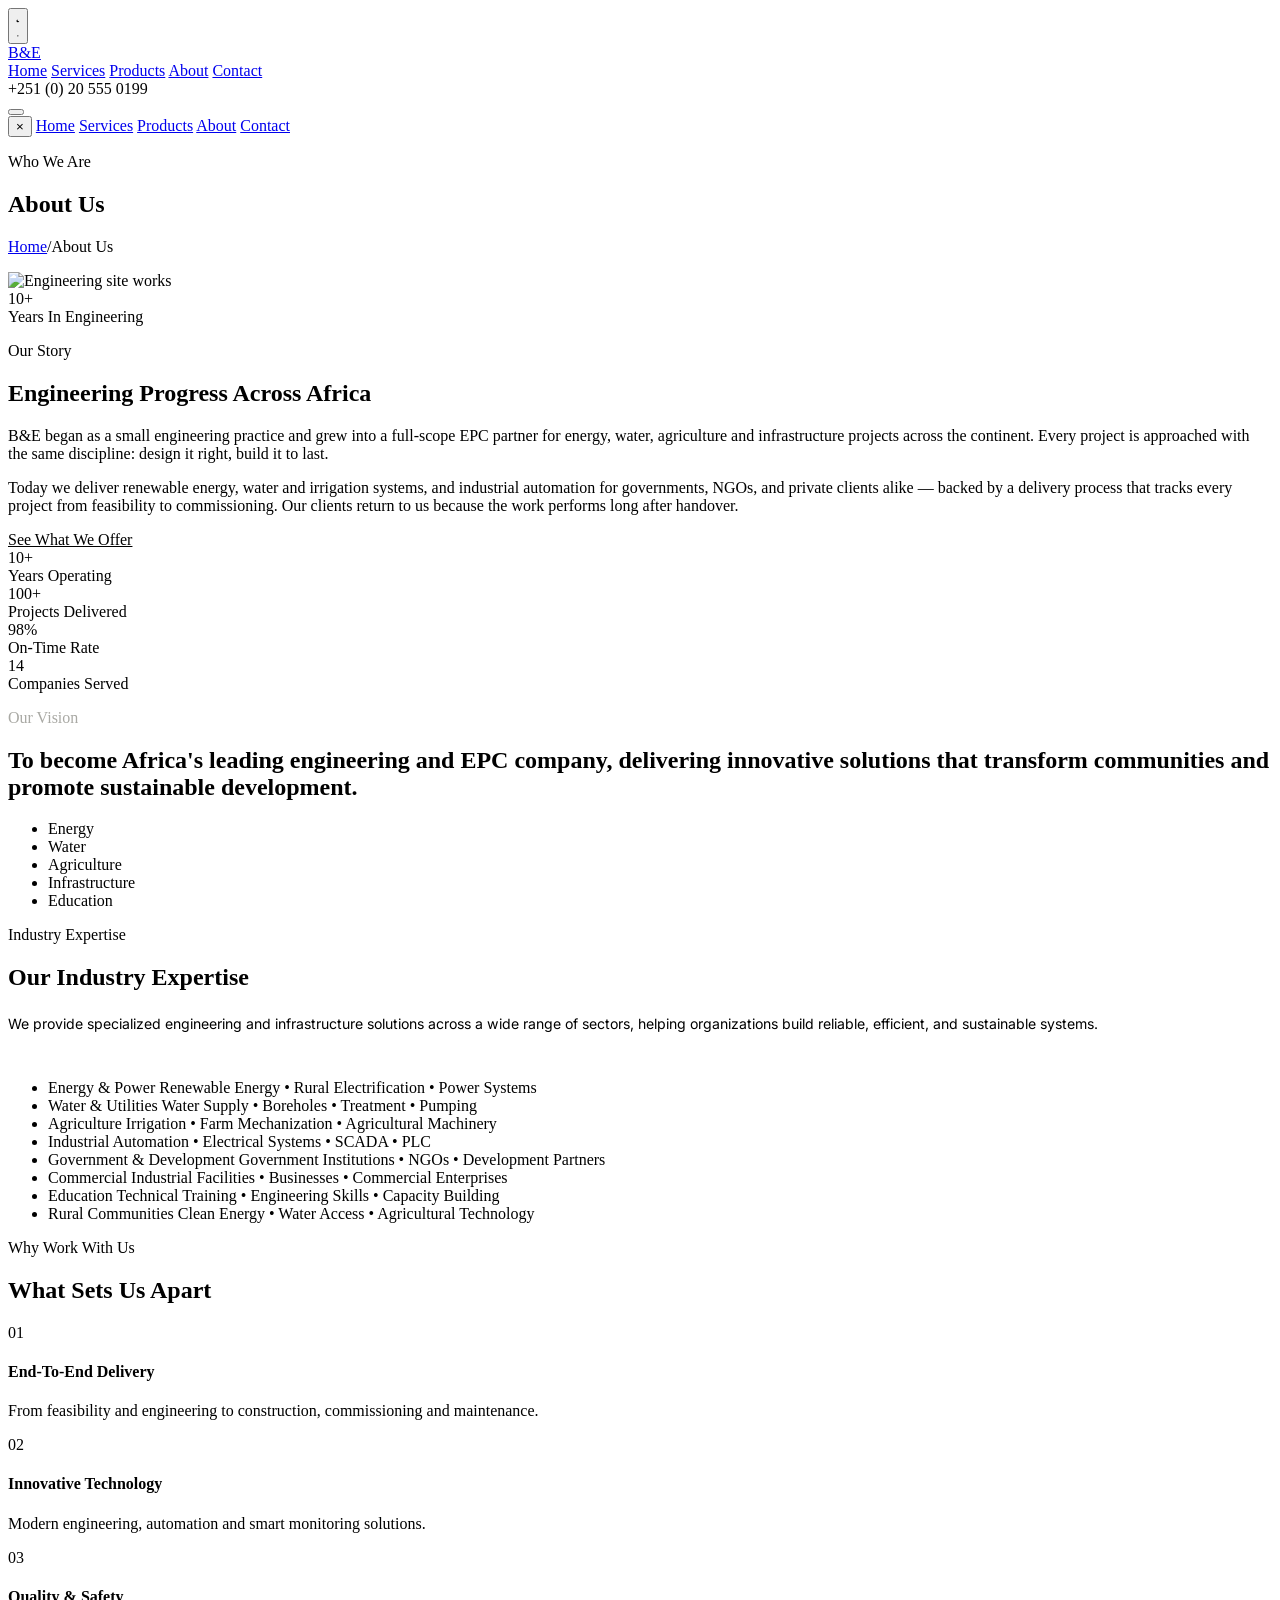
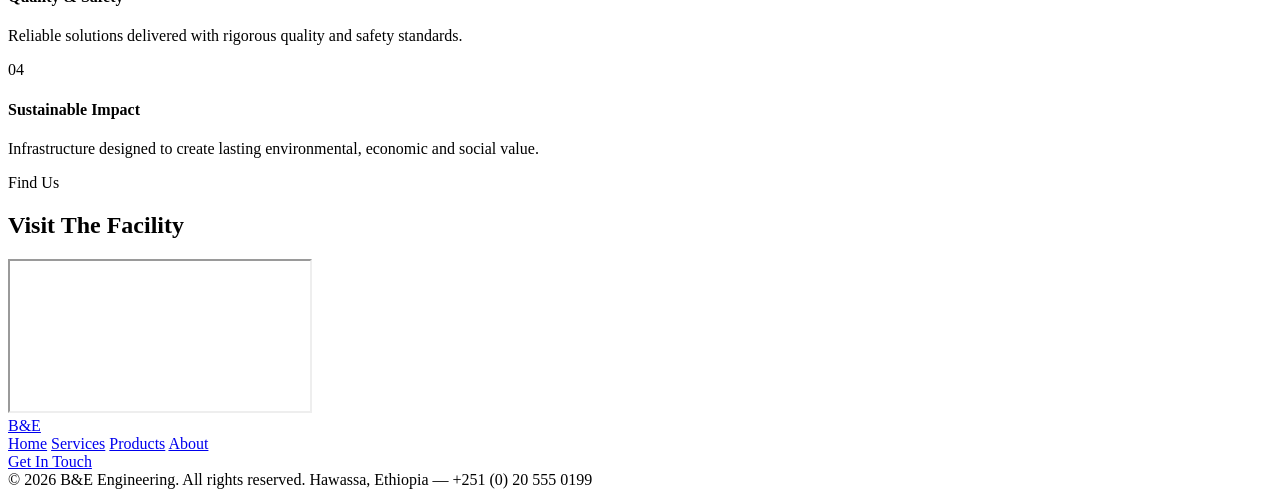
==== about.html @ fd576002 "Update About page content and layout for bandm-mfg project" ====
<!DOCTYPE html>
<html lang="en">
<head>
<meta charset="UTF-8">
<meta name="viewport" content="width=device-width, initial-scale=1.0">
<title>About Us — B&E</title>
<link rel="preconnect" href="https://fonts.googleapis.com">
<link href="https://fonts.googleapis.com/css2?family=Bebas+Neue&family=Oswald:wght@300;400;500;600;700&family=Inter:wght@300;400;500;600&display=swap" rel="stylesheet">
<link rel="stylesheet" href="style.css">
</head>
<body>

<button class="theme-toggle" id="themeToggle" aria-label="Toggle light and dark mode">
  <span class="label"></span>
  <span class="icons">
    <svg class="moon" viewBox="0 0 24 24"><path d="M21 12.79A9 9 0 1111.21 3a7 7 0 009.79 9.79z"/></svg>
    <svg class="sun" viewBox="0 0 24 24"><circle cx="12" cy="12" r="4"/><path d="M12 2v2M12 20v2M4.9 4.9l1.4 1.4M17.7 17.7l1.4 1.4M2 12h2M20 12h2M4.9 19.1l1.4-1.4M17.7 6.3l1.4-1.4"/></svg>
  </span>
</button>

<header>
  <div class="wrap nav">
    <a href="index.html" class="logo"><span class="mark"></span>B&E</a>
    <nav class="nav-links">
      <a href="index.html#home">Home</a>
      <a href="index.html#offer">Services</a>
      <a href="index.html#values">Products</a>
      <a href="about.html">About</a>
      <a href="about.html#contact">Contact</a>
    </nav>
    <div class="nav-cta">
      <span class="nav-phone">+251 (0) 20 555 0199</span>
    
    </div>
    <button class="burger" id="burgerBtn" aria-label="Open menu">
      <span></span><span></span><span></span>
    </button>
  </div>
</header>

<div class="mobile-nav" id="mobileNav">
  <button class="mobile-close" id="mobileClose" aria-label="Close menu">&times;</button>
 <a href="index.html#home">Home</a>
      <a href="index.html#offer">Services</a>
      <a href="index.html#values">Products</a>
      <a href="about.html">About</a>
      <a href="about.html#contact">Contact</a>
</div>

<section class="page-header">
  <div class="wrap">
    <p class="eyebrow">Who We Are</p>
    <h1>About Us</h1>
    <p class="breadcrumb"><a href="index.html">Home</a><span>/</span>About Us</p>
  </div>
</section>

<section class="story-section">
  <div class="wrap story-grid">
    <div class="story-media">
      <img src="https://images.unsplash.com/photo-1473341304170-971dccb5ac1e?q=80&w=900&auto=format&fit=crop" alt="Engineering site works">
      <div class="story-tag">
        <div class="num">10+</div>
        <div class="cap">Years In Engineering</div>
      </div>
    </div>
    <div>
      <p class="eyebrow">Our Story</p>
      <h2>Engineering Progress Across Africa</h2>
      <p>B&E began as a small engineering practice and grew into a full-scope EPC partner for energy, water, agriculture and infrastructure projects across the continent. Every project is approached with the same discipline: design it right, build it to last.</p>
      <p>Today we deliver renewable energy, water and irrigation systems, and industrial automation for governments, NGOs, and private clients alike — backed by a delivery process that tracks every project from feasibility to commissioning. Our clients return to us because the work performs long after handover.</p>
      <a href="index.html#offer" class="btn" style="background:var(--ink); border-color:var(--ink); color:var(--bg);">See What We Offer</a>
    </div>
  </div>
</section>

<section class="stats-band">
  <div class="wrap stats-grid">
    <div class="stat">
      <div class="num">10+</div>
      <div class="cap">Years Operating</div>
    </div>
    <div class="stat">
      <div class="num">100+</div>
      <div class="cap">Projects Delivered</div>
    </div>
    <div class="stat">
      <div class="num">98%</div>
      <div class="cap">On-Time Rate</div>
    </div>
    <div class="stat">
      <div class="num">14</div>
      <div class="cap">Companies Served</div>
    </div>
  </div>
</section>

<section class="vision-section">
  <div class="wrap">
    <p class="eyebrow" style="color:#a9a9a4;">Our Vision</p>
    <h2>To become Africa's leading engineering and EPC company, delivering innovative solutions that transform communities and promote sustainable development.</h2>
    <ul class="vision-tags">
      <li>Energy</li>
      <li>Water</li>
      <li>Agriculture</li>
      <li>Infrastructure</li>
      <li>Education</li>
    </ul>
  </div>
</section>
<section class="competence" id="competence">
  <div class="wrap">
    <div class="team-head" style="margin-bottom:2.6rem;">
      <p class="eyebrow">Industry Expertise</p>
      <h2>Our Industry Expertise</h2>
      <p style="font-family:'Inter',sans-serif; font-size:.88rem; line-height:1.85; color:var(--ink-soft); margin-top:1rem;">We provide specialized engineering and infrastructure solutions across a wide range of sectors, helping organizations build reliable, efficient, and sustainable systems.</p>
    </div>
    <ul class="comp-list expertise-list">
      <li>
        <span>Energy &amp; Power</span>
        <span class="pct">Renewable Energy &bull; Rural Electrification &bull; Power Systems</span>
      </li>
      <li>
        <span>Water &amp; Utilities</span>
        <span class="pct">Water Supply &bull; Boreholes &bull; Treatment &bull; Pumping</span>
      </li>
      <li>
        <span>Agriculture</span>
        <span class="pct">Irrigation &bull; Farm Mechanization &bull; Agricultural Machinery</span>
      </li>
      <li>
        <span>Industrial</span>
        <span class="pct">Automation &bull; Electrical Systems &bull; SCADA &bull; PLC</span>
      </li>
      <li>
        <span>Government &amp; Development</span>
        <span class="pct">Government Institutions &bull; NGOs &bull; Development Partners</span>
      </li>
      <li>
        <span>Commercial</span>
        <span class="pct">Industrial Facilities &bull; Businesses &bull; Commercial Enterprises</span>
      </li>
      <li>
        <span>Education</span>
        <span class="pct">Technical Training &bull; Engineering Skills &bull; Capacity Building</span>
      </li>
      <li>
        <span>Rural Communities</span>
        <span class="pct">Clean Energy &bull; Water Access &bull; Agricultural Technology</span>
      </li>
    </ul>
  </div>
</section>

<section class="why-us-section">
  <div class="wrap">
    <div class="team-head">
      <p class="eyebrow">Why Work With Us</p>
      <h2>What Sets Us Apart</h2>
    </div>
    <div class="why-grid">
      <div class="why-card">
        <span class="num">01</span>
        <h4>End-To-End Delivery</h4>
        <p>From feasibility and engineering to construction, commissioning and maintenance.</p>
      </div>
      <div class="why-card">
        <span class="num">02</span>
        <h4>Innovative Technology</h4>
        <p>Modern engineering, automation and smart monitoring solutions.</p>
      </div>
      <div class="why-card">
        <span class="num">03</span>
        <h4>Quality &amp; Safety</h4>
        <p>Reliable solutions delivered with rigorous quality and safety standards.</p>
      </div>
      <div class="why-card">
        <span class="num">04</span>
        <h4>Sustainable Impact</h4>
        <p>Infrastructure designed to create lasting environmental, economic and social value.</p>
      </div>
    </div>
  </div>
</section>

<section class="map-section" id="contact">
  <div class="wrap map-head">
    <p class="eyebrow">Find Us</p>
    <h2>Visit The Facility</h2>
  </div>
  <div class="map-frame-wrap">
    <iframe
      src="https://www.google.com/maps?q=Nairobi%2C%20Kenya&output=embed"
      loading="lazy"
      referrerpolicy="no-referrer-when-downgrade"
      allowfullscreen>
    </iframe>
   
  </div>
</section>

<footer>
  <div class="wrap">
    <div class="footer-grid">
      <a href="index.html" class="logo"><span class="mark"></span>B&E</a>
      <div class="footer-links">
        <a href="index.html#home">Home</a>
        <a href="index.html#offer">Services</a>
        <a href="index.html#values">Products</a>
        <a href="index.html#competence">About</a>
      </div>
      <a href="about.html#contact" class="btn ghost">Get In Touch</a>
    </div>
    <div class="wrap footer-bottom" style="padding:0;">
      <span>&copy; 2026 B&E Engineering. All rights reserved.</span>
      <span>Hawassa, Ethiopia — +251 (0) 20 555 0199</span>
    </div>
  </div>
</footer>

<script src="script.js"></script>
</body>
</html>
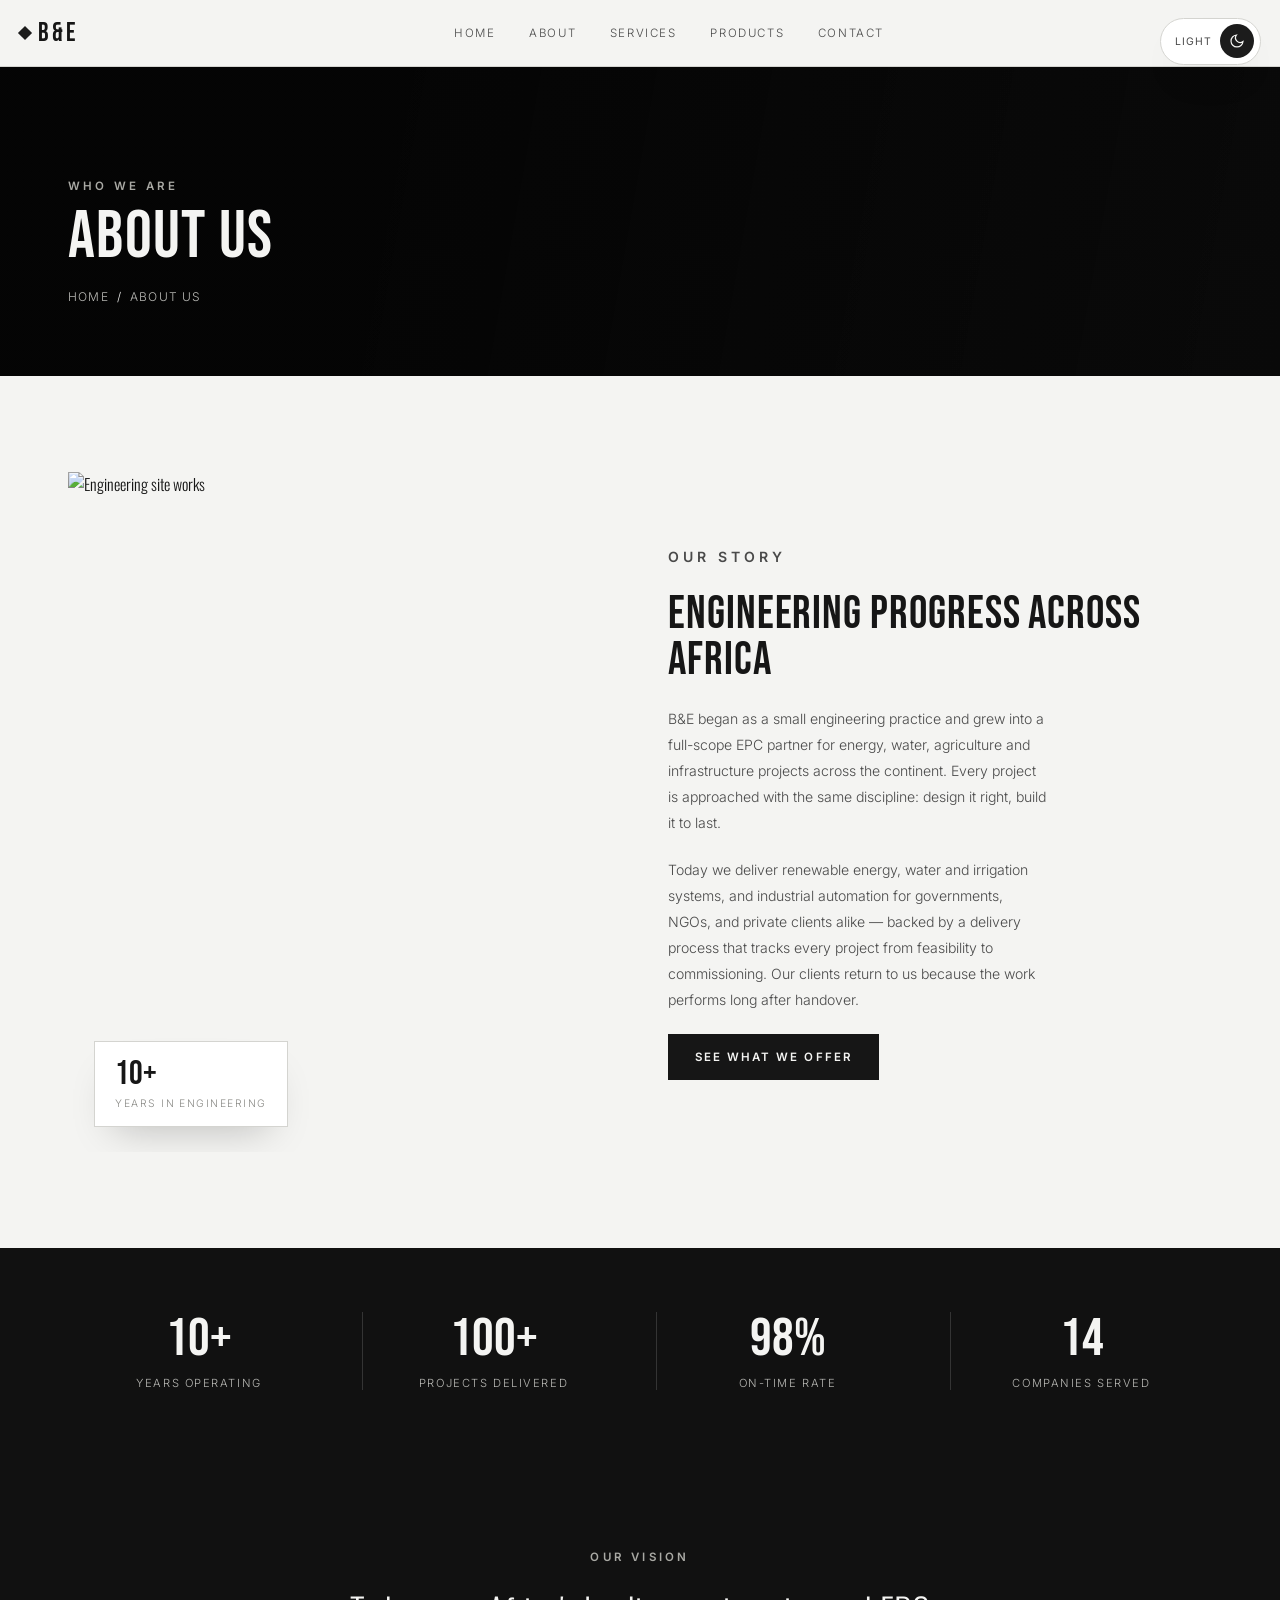
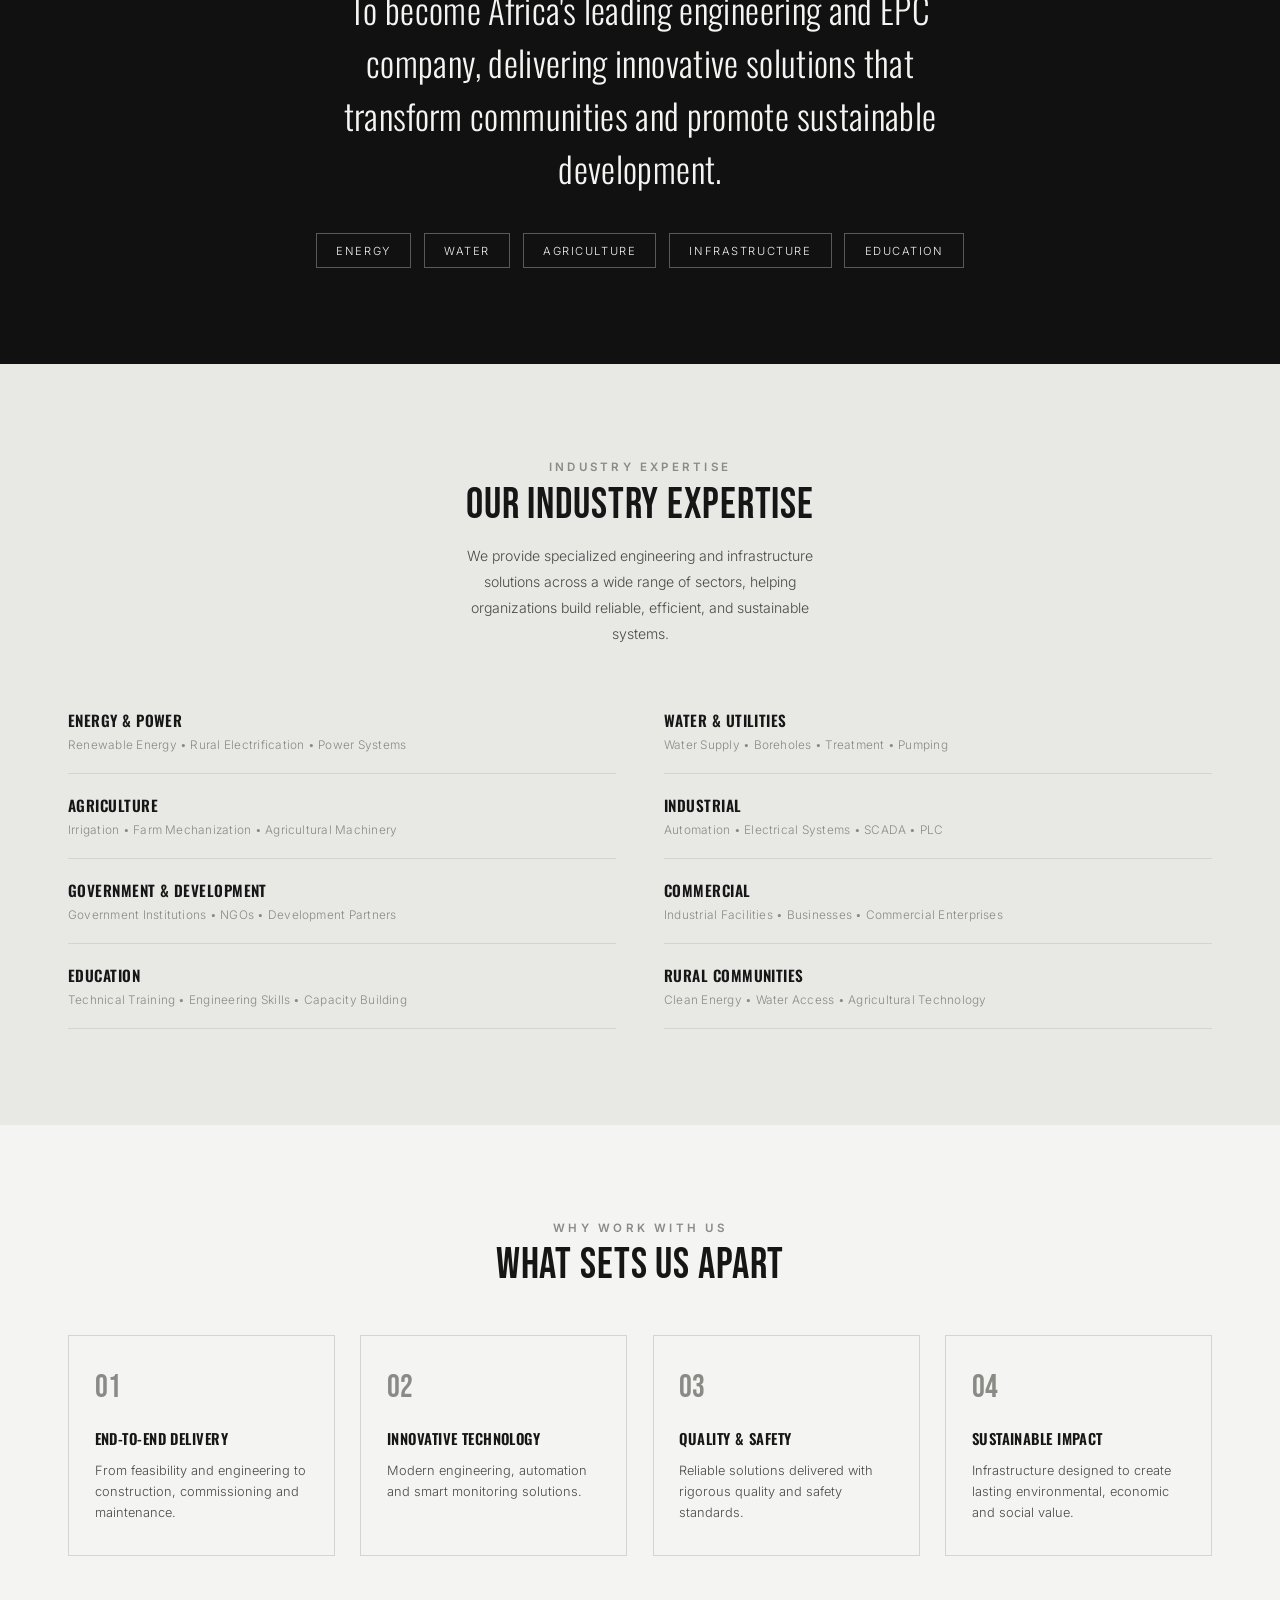
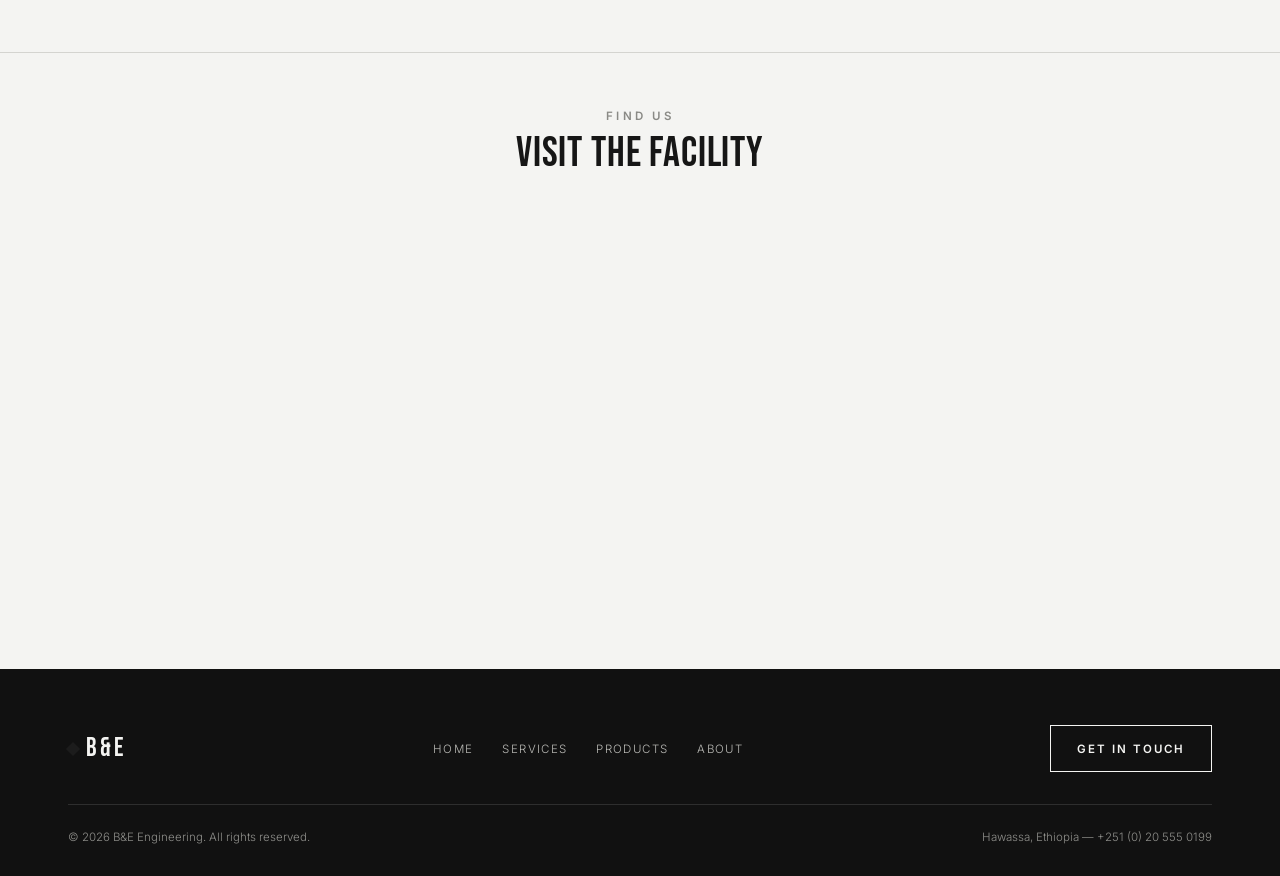
==== commit 953a4c97: "Update services products and contact pages" ====
--- a/about.html
+++ b/about.html
@@ -21,13 +21,28 @@
 <header>
   <div class="wrap nav">
     <a href="index.html" class="logo"><span class="mark"></span>B&E</a>
-    <nav class="nav-links">
-      <a href="index.html#home">Home</a>
-      <a href="index.html#offer">Services</a>
-      <a href="index.html#values">Products</a>
-      <a href="about.html">About</a>
-      <a href="about.html#contact">Contact</a>
-    </nav>
+     <nav class="nav-links">
+
+        <a href="index.html">
+          Home
+        </a>
+          <a href="about.html">
+          About
+        </a>
+        <a href="services.html">
+          Services
+        </a>
+
+        <a href="products.html">
+          Products
+        </a>
+
+    
+        <a href="contact.html">
+          Contact
+        </a>
+
+      </nav>
     <div class="nav-cta">
       <span class="nav-phone">+251 (0) 20 555 0199</span>
     
--- a/style.css
+++ b/style.css
@@ -0,0 +1,2040 @@
+:root{
+    --bg:#f4f4f2;
+    --bg-alt:#e8e8e5;
+    --surface:#ffffff;
+    --ink:#161616;
+    --ink-soft:#4a4a4a;
+    --muted:#8a8a86;
+    --line:#d4d4d0;
+    --accent:#1c1c1c;
+    --accent-contrast:#f4f4f2;
+    --band:#111111;
+    --band-ink:#f4f4f2;
+    --ghost:#00000012;
+    --shadow:0 20px 40px -20px rgba(0,0,0,0.25);
+    color-scheme: light;
+  }
+  [data-theme="dark"]{
+    --bg:#0e0e0e;
+    --bg-alt:#161616;
+    --surface:#161616;
+    --ink:#f2f2f0;
+    --ink-soft:#c6c6c2;
+    --muted:#82827c;
+    --line:#2c2c2a;
+    --accent:#f2f2f0;
+    --accent-contrast:#0e0e0e;
+    --band:#000000;
+    --band-ink:#f2f2f0;
+    --ghost:#ffffff10;
+    --shadow:0 20px 50px -20px rgba(0,0,0,0.7);
+    color-scheme: dark;
+  }
+
+  *{box-sizing:border-box; margin:0; padding:0;}
+  html{scroll-behavior:smooth;}
+  body{
+    background:var(--bg);
+    color:var(--ink);
+    font-family:'Oswald', sans-serif;
+    font-weight:300;
+    -webkit-font-smoothing:antialiased;
+    transition:background .4s ease, color .4s ease;
+    overflow-x:hidden;
+  }
+  img{display:block; max-width:100%;}
+  a{color:inherit; text-decoration:none;}
+  ul{list-style:none;}
+  .eyebrow{
+    font-family:'Inter',sans-serif;
+    font-size:.72rem;
+    letter-spacing:.28em;
+    text-transform:uppercase;
+    color:var(--muted);
+    font-weight:600;
+  }
+  h1,h2,h3{
+    font-family:'Bebas Neue', 'Oswald', sans-serif;
+    font-weight:400;
+    letter-spacing:.02em;
+    line-height:1;
+  }
+  .btn{
+    display:inline-flex;
+    align-items:center;
+    gap:.6rem;
+    background:var(--accent);
+    color:var(--accent-contrast);
+    font-family:'Inter',sans-serif;
+    font-size:.72rem;
+    font-weight:600;
+    letter-spacing:.18em;
+    text-transform:uppercase;
+    padding:.95rem 1.6rem;
+    border:1px solid var(--accent);
+    cursor:pointer;
+    transition:opacity .25s ease, transform .25s ease;
+    white-space:nowrap;
+  }
+  .btn:hover{opacity:.82; transform:translateY(-1px);}
+  .btn.ghost{
+    background:transparent;
+    color:var(--band-ink);
+    border:1px solid var(--band-ink);
+  }
+  .btn.ghost:hover{background:var(--band-ink); color:var(--band);}
+  .wrap{
+    max-width:1240px;
+    margin:0 auto;
+    padding:0 clamp(1.2rem, 4vw, 3rem);
+  }
+
+  /* ===== THEME TOGGLE ===== */
+  
+  .theme-toggle{
+    position:fixed;
+    top:1.1rem;
+    right:1.2rem;
+    z-index:999;
+    display:flex;
+    align-items:center;
+    gap:.5rem;
+    background:var(--surface);
+    border:1px solid var(--line);
+    border-radius:999px;
+    padding:.35rem .35rem .35rem .9rem;
+    box-shadow:var(--shadow);
+    cursor:pointer;
+    font-family:'Inter',sans-serif;
+    font-size:.65rem;
+    letter-spacing:.1em;
+    text-transform:uppercase;
+    color:var(--ink-soft);
+  }
+  .theme-toggle .icons{
+    position:relative;
+    width:34px;
+    height:34px;
+    border-radius:50%;
+    background:var(--accent);
+    display:flex;
+    align-items:center;
+    justify-content:center;
+  }
+  .theme-toggle svg{width:16px; height:16px; stroke:var(--accent-contrast); fill:none; stroke-width:1.8;}
+  .theme-toggle .sun{display:none;}
+  [data-theme="dark"] .theme-toggle .sun{display:block;}
+  [data-theme="dark"] .theme-toggle .moon{display:none;}
+
+  /* ===== HEADER ===== */
+  header{
+    position:sticky;
+    top:0;
+    z-index:500;
+    background:var(--bg);
+    border-bottom:1px solid var(--line);
+  }
+  .nav{
+    display:flex;
+    align-items:center;
+    justify-content:space-between;
+    padding:1.1rem 0;
+    gap:1.5rem;
+  }
+  .logo{
+    font-family:'Bebas Neue',sans-serif;
+    font-size:1.6rem;
+    letter-spacing:.12em;
+    display:flex;
+    align-items:center;
+    gap:.5rem;
+  }
+  .logo .mark{
+    width:10px;height:10px;
+    background:var(--accent);
+    display:inline-block;
+    transform:rotate(45deg);
+  }
+  .nav-links{
+    display:flex;
+    gap:2.1rem;
+    font-family:'Inter',sans-serif;
+    font-size:.72rem;
+    letter-spacing:.14em;
+    text-transform:uppercase;
+    color:var(--ink-soft);
+  }
+  .nav-links a{position:relative; padding:.2rem 0;}
+  .nav-links a::after{
+    content:'';
+    position:absolute; left:0; bottom:-2px;
+    width:0; height:1px; background:var(--ink);
+    transition:width .25s ease;
+  }
+  .nav-links a:hover::after{width:100%;}
+  .nav-cta{display:flex; align-items:center; gap:1.4rem;}
+  .nav-phone{
+    font-family:'Inter',sans-serif;
+    font-size:.75rem;
+    color:var(--ink-soft);
+    display:none;
+  }
+  .burger{
+    display:none;
+    flex-direction:column;
+    gap:5px;
+    background:none;
+    border:none;
+    cursor:pointer;
+    padding:.4rem;
+  }
+  .burger span{width:22px; height:2px; background:var(--ink);}
+
+  /* ===== HERO ===== */
+  .hero{
+    position:relative;
+    min-height:88vh;
+    display:flex;
+    align-items:center;
+    color:#f4f4f2;
+    overflow:hidden;
+  }
+  .hero-bg{
+    position:absolute; inset:0;
+    background:
+      linear-gradient(100deg, rgba(10,10,10,.94) 20%, rgba(10,10,10,.55) 55%, rgba(10,10,10,.25) 100%),
+      url('https://images.unsplash.com/photo-1565087077479-2bb2fe6cddc9?q=80&w=1600&auto=format&fit=crop') center/cover no-repeat;
+      filter:grayscale(1) contrast(1.05);
+  }
+  .hero-content{position:relative; z-index:2; padding:8rem 0 6rem;}
+  .hero-content .eyebrow{color:#c9c9c5;}
+  .hero-content h1{
+    font-size:clamp(2.8rem, 7vw, 5.6rem);
+    margin:1rem 0 1.6rem;
+    max-width:11ch;
+  }
+  .hero-content p{
+    font-family:'Inter',sans-serif;
+    font-weight:300;
+    font-size:.95rem;
+    color:#d6d6d2;
+    max-width:32ch;
+    margin-bottom:2.2rem;
+    line-height:1.7;
+  }
+  .side-rail{
+    position:absolute;
+    left:0; top:0; bottom:0;
+    width:190px;
+    background:rgba(0,0,0,.55);
+    backdrop-filter:blur(2px);
+    border-right:1px solid rgba(255,255,255,.12);
+    z-index:3;
+    display:flex;
+    flex-direction:column;
+    justify-content:space-between;
+    padding:2rem 1.4rem;
+  }
+  .side-block .eyebrow{color:#9c9c98; margin-bottom:.6rem;}
+  .side-block p{
+    font-family:'Inter',sans-serif;
+    font-size:.78rem;
+    color:#e4e4e0;
+    line-height:1.6;
+  }
+  .side-block + .side-block{margin-top:2.4rem;}
+  .side-icon{
+    width:32px; height:32px;
+    border:1px solid rgba(255,255,255,.35);
+    border-radius:50%;
+    display:flex; align-items:center; justify-content:center;
+    margin-bottom:.9rem;
+  }
+  .side-icon svg{width:14px; height:14px; stroke:#f4f4f2; fill:none; stroke-width:1.6;}
+
+  /* ===== BAND (WHAT WE OFFER) ===== */
+  .band{
+    background:var(--band);
+    color:var(--band-ink);
+    padding:4.5rem 0 9rem;
+  }
+  .offer-cards{
+    margin-top:-7rem;
+    padding-bottom:6rem;
+  }
+  .band-head{
+    display:flex;
+    align-items:flex-end;
+    justify-content:space-between;
+    gap:2rem;
+    margin-bottom:3rem;
+    flex-wrap:wrap;
+  }
+  .band-head .eyebrow{color:#a9a9a4;}
+  .band-head h2{
+    font-size:clamp(1.9rem, 4vw, 3.1rem);
+    max-width:16ch;
+    margin-top:.6rem;
+  }
+  .band-arrows{display:flex; gap:.6rem;}
+  .band-arrows button{
+    width:44px; height:44px;
+    border:1px solid rgba(255,255,255,.3);
+    background:transparent;
+    color:var(--band-ink);
+    cursor:pointer;
+    display:flex; align-items:center; justify-content:center;
+    transition:background .2s ease;
+  }
+  .band-arrows button:hover{background:rgba(255,255,255,.12);}
+  .band-arrows svg{width:16px; height:16px; stroke:currentColor; fill:none; stroke-width:1.6;}
+
+  .card-grid{
+    display:grid;
+    grid-template-columns:repeat(4,1fr);
+    gap:1.6rem;
+  }
+  .card{
+    background:#000;
+    border:1px solid rgba(255,255,255,.12);
+  }
+  .card figure{
+    aspect-ratio:4/3;
+    overflow:hidden;
+  }
+  .card img{
+    width:100%; height:100%; object-fit:cover;
+    
+    filter: none;
+    transition:transform .5s ease;
+  }
+  .card:hover img{transform:scale(1.06);}
+  .card .card-body{padding:1.4rem 1.3rem 1.6rem;}
+  .card h3{
+    font-family:'Oswald',sans-serif;
+    font-size:.92rem;
+    font-weight:600;
+    letter-spacing:.06em;
+    text-transform:uppercase;
+    margin-bottom:.7rem;
+  }
+  .card p{
+    font-family:'Inter',sans-serif;
+    font-size:.78rem;
+    line-height:1.7;
+    color:#b9b9b5;
+    margin-bottom:1.1rem;
+  }
+  .read-more{
+    font-family:'Inter',sans-serif;
+    font-size:.68rem;
+    letter-spacing:.16em;
+    text-transform:uppercase;
+    color:var(--band-ink);
+    border-bottom:1px solid currentColor;
+    padding-bottom:2px;
+  }
+
+  /* ===== VALUES / NUMBERED LIST ===== */
+  .values{
+    padding:6rem 0;
+    border-bottom:1px solid var(--line);
+  }
+  .values-grid{
+    display:grid;
+    grid-template-columns:1.15fr 1fr;
+    gap:3.5rem;
+    align-items:start;
+  }
+  .value-item{
+    display:flex;
+    align-items:baseline;
+    gap:1.2rem;
+    padding:.55rem 0;
+    border-bottom:1px solid var(--line);
+    cursor:default;
+  }
+  .value-item:first-child{border-top:1px solid var(--line);}
+  .value-item .num{
+    font-family:'Bebas Neue',sans-serif;
+    font-size:clamp(2.6rem, 5vw, 4rem);
+    color:var(--ghost);
+    -webkit-text-stroke:1px var(--muted);
+    color:transparent;
+    transition:color .3s ease;
+    width:2ch;
+  }
+  .value-item .label{
+    font-family:'Bebas Neue',sans-serif;
+    font-size:clamp(1.6rem, 3.4vw, 2.5rem);
+    letter-spacing:.03em;
+    transition:transform .3s ease;
+  }
+  .value-item:hover .num{color:var(--ink);}
+  .value-item:hover .label{transform:translateX(10px);}
+
+  .values-side h3.small-head{
+    font-family:'Inter',sans-serif;
+    font-size:.72rem;
+    letter-spacing:.2em;
+    text-transform:uppercase;
+    color:var(--muted);
+    font-weight:600;
+    margin-bottom:.9rem;
+  }
+  .values-side p{
+    font-family:'Inter',sans-serif;
+    font-size:.88rem;
+    line-height:1.85;
+    color:var(--ink-soft);
+    margin-bottom:2.1rem;
+  }
+
+  /* ===== INDUSTRY COMPETENCE ===== */
+  .competence{
+    padding:6rem 0;
+    background:var(--bg-alt);
+  }
+  .comp-grid{
+    display:grid;
+    grid-template-columns:1fr 1fr;
+    gap:3rem;
+    align-items:center;
+  }
+  .comp-grid h2{
+    font-size:clamp(2rem, 4vw, 2.9rem);
+    margin-bottom:1.5rem;
+  }
+  .comp-grid > div > p{
+    font-family:'Inter',sans-serif;
+    font-size:.88rem;
+    line-height:1.8;
+    color:var(--ink-soft);
+    max-width:38ch;
+    margin-bottom:2rem;
+  }
+  .comp-list{border-top:1px solid var(--line);}
+  .comp-list li{
+    display:flex;
+    justify-content:space-between;
+    align-items:center;
+    padding:1.1rem 0;
+    border-bottom:1px solid var(--line);
+    font-family:'Inter',sans-serif;
+    font-size:.85rem;
+    text-transform:uppercase;
+    letter-spacing:.08em;
+  }
+  .comp-list li span.pct{color:var(--muted); font-family:'Oswald',sans-serif; letter-spacing:0; text-transform:none;}
+
+  .comp-visual{
+    position:relative;
+    aspect-ratio:4/5;
+    background:
+      linear-gradient(180deg, rgba(0,0,0,.15), rgba(0,0,0,.65)),
+      url('https://images.unsplash.com/photo-1587293852726-70cdb56c2866?q=80&w=1200&auto=format&fit=crop') center/cover;
+    filter:grayscale(1);
+    display:flex;
+    align-items:flex-end;
+    padding:2rem;
+  }
+  .comp-visual .year{
+    font-family:'Bebas Neue',sans-serif;
+    font-size:clamp(3.5rem, 8vw, 6rem);
+    color:#f4f4f2;
+    line-height:.9;
+  }
+  .comp-visual .year small{
+    display:block;
+    font-family:'Inter',sans-serif;
+    font-size:.7rem;
+    letter-spacing:.2em;
+    text-transform:uppercase;
+    color:#c9c9c5;
+    margin-top:.6rem;
+  }
+
+  /* ===== FOOTER ===== */
+  footer{
+    background:var(--band);
+    color:var(--band-ink);
+    padding:3.5rem 0 2rem;
+  }
+  .footer-grid{
+    display:flex;
+    justify-content:space-between;
+    align-items:center;
+    flex-wrap:wrap;
+    gap:1.5rem;
+    padding-bottom:2rem;
+    border-bottom:1px solid rgba(255,255,255,.12);
+    margin-bottom:1.6rem;
+  }
+  .footer-grid .logo{color:var(--band-ink);}
+  .footer-links{
+    display:flex;
+    gap:1.8rem;
+    font-family:'Inter',sans-serif;
+    font-size:.72rem;
+    letter-spacing:.12em;
+    text-transform:uppercase;
+    color:#b9b9b5;
+  }
+  .footer-bottom{
+    font-family:'Inter',sans-serif;
+    font-size:.72rem;
+    color:#8f8f8b;
+    display:flex;
+    justify-content:space-between;
+    flex-wrap:wrap;
+    gap:.6rem;
+  }
+
+  /* ===== RESPONSIVE ===== */
+  @media (max-width:980px){
+    .card-grid{grid-template-columns:repeat(2,1fr);}
+    .values-grid{grid-template-columns:1fr;}
+    .comp-grid{grid-template-columns:1fr;}
+    .side-rail{display:none;}
+    .nav-links{display:none;}
+    .burger{display:flex;}
+    .nav-phone{display:none !important;}
+  }
+  @media (max-width:640px){
+    .card-grid{grid-template-columns:1fr;}
+    .hero-content{padding:6rem 0 4rem;}
+    .band-head{align-items:flex-start;}
+    .theme-toggle span.label{display:none;}
+    .band{padding-bottom:7rem;}
+    .offer-cards{margin-top:-5rem;}
+  }
+
+  /* mobile nav drawer */
+  .mobile-nav{
+    position:fixed; inset:0;
+    background:var(--bg);
+    z-index:900;
+    display:flex;
+    flex-direction:column;
+    align-items:flex-start;
+    justify-content:center;
+    gap:1.6rem;
+    padding:3rem;
+    transform:translateX(100%);
+    transition:transform .35s ease;
+  }
+  .mobile-nav.open{transform:translateX(0);}
+  .mobile-nav a{
+    font-family:'Bebas Neue',sans-serif;
+    font-size:2.2rem;
+    letter-spacing:.03em;
+  }
+  .mobile-close{
+    position:absolute; top:1.2rem; right:1.3rem;
+    background:none; border:none; font-size:1.6rem; cursor:pointer; color:var(--ink);
+  }
+
+  /* ===== PAGE HEADER (interior pages) ===== */
+  .page-header{
+    position:relative;
+    padding:7rem 0 4.5rem;
+    background:var(--band);
+    color:var(--band-ink);
+    overflow:hidden;
+  }
+  .page-header::before{
+    content:'';
+    position:absolute; inset:0;
+    background:
+      linear-gradient(100deg, rgba(10,10,10,.95) 30%, rgba(10,10,10,.6) 100%),
+      url('https://images.unsplash.com/photo-1581093588401-fbb62a02f120?q=80&w=1600&auto=format&fit=crop') center/cover no-repeat;
+    filter:grayscale(1) contrast(1.05);
+    z-index:0;
+  }
+  .page-header .wrap{position:relative; z-index:1;}
+  .page-header .eyebrow{color:#a9a9a4;}
+  .page-header h1{
+    font-size:clamp(2.4rem, 6vw, 4.2rem);
+    margin-top:.7rem;
+  }
+  .breadcrumb{
+    margin-top:1.1rem;
+    font-family:'Inter',sans-serif;
+    font-size:.75rem;
+    letter-spacing:.1em;
+    text-transform:uppercase;
+    color:#b9b9b5;
+  }
+  .breadcrumb a{border-bottom:1px solid transparent;}
+  .breadcrumb a:hover{border-color:#b9b9b5;}
+  .breadcrumb span{color:var(--band-ink); margin:0 .5rem;}
+
+  /* ===== CONTACT SECTION ===== */
+  .contact-section{
+    padding:6rem 0;
+  }
+  .contact-grid{
+    display:grid;
+    grid-template-columns:.9fr 1.1fr;
+    gap:4rem;
+    align-items:start;
+  }
+  .contact-info h2{
+    font-size:clamp(2rem, 4vw, 2.8rem);
+    margin-bottom:1.2rem;
+  }
+  .contact-info > p.lead{
+    font-family:'Inter',sans-serif;
+    font-size:.9rem;
+    line-height:1.85;
+    color:var(--ink-soft);
+    max-width:36ch;
+    margin-bottom:2.4rem;
+  }
+  .info-list{
+    display:flex;
+    flex-direction:column;
+    gap:1.6rem;
+  }
+  .info-row{
+    display:flex;
+    gap:1rem;
+    align-items:flex-start;
+    padding-bottom:1.6rem;
+    border-bottom:1px solid var(--line);
+  }
+  .info-row:last-child{border-bottom:none; padding-bottom:0;}
+  .info-icon{
+    flex:none;
+    width:38px; height:38px;
+    border:1px solid var(--line);
+    border-radius:50%;
+    display:flex; align-items:center; justify-content:center;
+  }
+  .info-icon svg{width:16px; height:16px; stroke:var(--ink); fill:none; stroke-width:1.6;}
+  .info-row h4{
+    font-family:'Inter',sans-serif;
+    font-size:.7rem;
+    font-weight:600;
+    letter-spacing:.16em;
+    text-transform:uppercase;
+    color:var(--muted);
+    margin-bottom:.4rem;
+  }
+  .info-row p{
+    font-family:'Inter',sans-serif;
+    font-size:.88rem;
+    color:var(--ink);
+    line-height:1.6;
+  }
+  .social-row{
+    display:flex;
+    gap:.7rem;
+    margin-top:2.2rem;
+  }
+  .social-row a{
+    width:38px; height:38px;
+    border:1px solid var(--line);
+    border-radius:50%;
+    display:flex; align-items:center; justify-content:center;
+    transition:background .2s ease, border-color .2s ease;
+  }
+  .social-row a:hover{background:var(--ink); border-color:var(--ink);}
+  .social-row a:hover svg{stroke:var(--bg);}
+  .social-row svg{width:14px; height:14px; stroke:var(--ink); fill:none; stroke-width:1.6;}
+
+  /* Contact form */
+  .contact-form{
+    background:var(--surface);
+    border:1px solid var(--line);
+    padding:clamp(1.6rem, 4vw, 3rem);
+  }
+  .contact-form .eyebrow{margin-bottom:.6rem;}
+  .contact-form h3{
+    font-size:clamp(1.6rem, 3vw, 2.1rem);
+    margin-bottom:2rem;
+  }
+  .form-row{
+    display:grid;
+    grid-template-columns:1fr 1fr;
+    gap:1.2rem;
+  }
+  .field{
+    margin-bottom:1.2rem;
+    display:flex;
+    flex-direction:column;
+    gap:.5rem;
+  }
+  .field label{
+    font-family:'Inter',sans-serif;
+    font-size:.68rem;
+    font-weight:600;
+    letter-spacing:.14em;
+    text-transform:uppercase;
+    color:var(--muted);
+  }
+  .field input,
+  .field select,
+  .field textarea{
+    font-family:'Inter',sans-serif;
+    font-size:.88rem;
+    color:var(--ink);
+    background:var(--bg);
+    border:1px solid var(--line);
+    padding:.85rem .9rem;
+    width:100%;
+    outline:none;
+    transition:border-color .2s ease;
+  }
+  .field textarea{resize:vertical; min-height:120px;}
+  .field input:focus,
+  .field select:focus,
+  .field textarea:focus{border-color:var(--ink);}
+  .field.full{grid-column:1 / -1;}
+  .contact-form .btn{
+    width:100%;
+    justify-content:center;
+    margin-top:.4rem;
+  }
+  .form-note{
+    font-family:'Inter',sans-serif;
+    font-size:.72rem;
+    color:var(--muted);
+    margin-top:1rem;
+    text-align:center;
+  }
+  .form-status{
+    font-family:'Inter',sans-serif;
+    font-size:.78rem;
+    margin-top:1rem;
+    text-align:center;
+    display:none;
+  }
+  .form-status.show{display:block;}
+  .form-status.ok{color:#3a7d44;}
+
+  /* ===== MAP SECTION ===== */
+  .map-section{
+    border-top:1px solid var(--line);
+  }
+  .map-section .map-head{
+    padding:3.5rem 0 2.2rem;
+    text-align:center;
+  }
+  .map-section .map-head h2{
+    font-size:clamp(1.9rem, 4vw, 2.6rem);
+    margin-top:.6rem;
+  }
+  .map-frame-wrap{
+    position:relative;
+    width:100%;
+    height:460px;
+    filter:none;
+  }
+  [data-theme="dark"] .map-frame-wrap{filter:none;}
+  .map-frame-wrap iframe{
+    width:100%; height:100%;
+    border:0; display:block;
+  }
+  .map-card{
+    position:absolute;
+    top:2rem; left:2rem;
+    background:var(--surface);
+    border:1px solid var(--line);
+    box-shadow:var(--shadow);
+    padding:1.6rem 1.8rem;
+    max-width:260px;
+    filter:none;
+    z-index:2;
+  }
+  [data-theme="dark"] .map-card{filter:invert(1);}
+  .map-card h4{
+    font-family:'Bebas Neue',sans-serif;
+    font-size:1.3rem;
+    letter-spacing:.03em;
+    margin-bottom:.6rem;
+  }
+  .map-card p{
+    font-family:'Inter',sans-serif;
+    font-size:.8rem;
+    line-height:1.7;
+   color:var(--ink-soft);
+    margin-bottom:.3rem;
+  }
+
+  @media (max-width:900px){
+    .contact-grid{grid-template-columns:1fr; gap:2.8rem;}
+  }
+  @media (max-width:560px){
+    .form-row{grid-template-columns:1fr;}
+    .map-card{position:static; max-width:none; margin:1.2rem; filter:none !important;}
+    .map-frame-wrap{height:340px;}
+  }
+
+  /* ===== ABOUT — STORY ===== */
+  .story-section{padding:6rem 0;}
+  .story-grid{
+    display:grid;
+    grid-template-columns:1fr 1fr;
+    gap:3.5rem;
+    align-items:center;
+  }
+  .story-grid h2{
+    font-size:clamp(2rem, 4vw, 2.9rem);
+    margin-bottom:1.4rem;
+  }
+  .story-grid p{
+    font-family:'Inter',sans-serif;
+    font-size:.88rem;
+    line-height:1.85;
+    color:var(--ink-soft);
+    margin-bottom:1.3rem;
+    max-width:42ch;
+  }
+  .story-media{
+    position:relative;
+    aspect-ratio:4/5;
+    overflow:hidden;
+  }
+  .story-media img{
+    width:100%; height:100%; object-fit:cover;
+    filter:none;
+  }
+  .story-media .story-tag{
+    position:absolute;
+    bottom:1.6rem; left:1.6rem;
+    background:var(--surface);
+    border:1px solid var(--line);
+    padding:1rem 1.3rem;
+    box-shadow:var(--shadow);
+  }
+  .story-tag .num{
+    font-family:'Bebas Neue',sans-serif;
+    font-size:2.1rem;
+    line-height:1;
+  }
+  .story-tag .cap{
+    font-family:'Inter',sans-serif;
+    font-size:.65rem;
+    letter-spacing:.14em;
+    text-transform:uppercase;
+    color:var(--muted);
+    margin-top:.3rem;
+  }
+
+  /* ===== ABOUT — STATS BAND ===== */
+  .stats-band{
+    background:var(--band);
+    color:var(--band-ink);
+    padding:4rem 0;
+  }
+  .stats-grid{
+    display:grid;
+    grid-template-columns:repeat(4,1fr);
+    gap:2rem;
+  }
+  .stat{
+    text-align:center;
+    padding:0 1rem;
+    border-left:1px solid rgba(255,255,255,.15);
+  }
+  .stat:first-child{border-left:none;}
+  .stat .num{
+    font-family:'Bebas Neue',sans-serif;
+    font-size:clamp(2.4rem, 5vw, 3.4rem);
+    line-height:1;
+  }
+  .stat .cap{
+    font-family:'Inter',sans-serif;
+    font-size:.7rem;
+    letter-spacing:.14em;
+    text-transform:uppercase;
+    color:#b9b9b5;
+    margin-top:.6rem;
+  }
+
+  /* ===== ABOUT — TEAM ===== */
+  .team-section{padding:6rem 0;}
+  .team-head{
+    text-align:center;
+    max-width:44ch;
+    margin:0 auto 3rem;
+  }
+  .team-head h2{
+    font-size:clamp(1.9rem, 4vw, 2.7rem);
+    margin-top:.6rem;
+  }
+  .team-grid{
+    display:grid;
+    grid-template-columns:repeat(4,1fr);
+    gap:1.6rem;
+  }
+  .team-card figure{
+    aspect-ratio:3/4;
+    overflow:hidden;
+    margin-bottom:1rem;
+  }
+  .team-card img{
+    width:100%; height:100%; object-fit:cover;
+    filter:grayscale(1) contrast(1.05);
+    transition:transform .5s ease;
+  }
+  .team-card:hover img{transform:scale(1.05);}
+  .team-card h4{
+    font-family:'Oswald',sans-serif;
+    font-size:.95rem;
+    font-weight:600;
+    letter-spacing:.03em;
+    text-transform:uppercase;
+  }
+  .team-card p{
+    font-family:'Inter',sans-serif;
+    font-size:.76rem;
+    color:var(--muted);
+    margin-top:.3rem;
+    letter-spacing:.06em;
+    text-transform:uppercase;
+  }
+
+  @media (max-width:980px){
+    .story-grid{grid-template-columns:1fr;}
+    .team-grid{grid-template-columns:repeat(2,1fr);}
+    .stats-grid{grid-template-columns:repeat(2,1fr); row-gap:2.4rem;}
+    .stat:nth-child(3){border-left:none;}
+  }
+  @media (max-width:560px){
+    .team-grid{grid-template-columns:1fr;}
+    .stats-grid{grid-template-columns:1fr; row-gap:2rem;}
+    .stat{border-left:none; padding:0;}
+  }
+
+  /* ===== EXPERTISE LIST (competence section) ===== */
+  .expertise-list{
+    display:grid;
+    grid-template-columns:1fr 1fr;
+    column-gap:3rem;
+    border-top:none;
+  }
+  .expertise-list li{
+    flex-direction:column;
+    align-items:flex-start;
+    gap:.4rem;
+    padding:1.3rem 0;
+  }
+  .expertise-list li span:first-child{
+    font-family:'Oswald',sans-serif;
+    font-size:.95rem;
+    font-weight:600;
+    letter-spacing:.03em;
+  }
+  .expertise-list li span.pct{
+    font-family:'Inter',sans-serif;
+    font-size:.74rem;
+    color:var(--muted);
+    letter-spacing:.02em;
+  }
+
+  /* ===== FEATURE IMAGE ===== */
+  .feature-image{
+    position:relative;
+    min-height:70vh;
+    display:flex;
+    align-items:center;
+    color:#f4f4f2;
+    overflow:hidden;
+  }
+  .feature-image-bg{
+    position:absolute; inset:0;
+    background:
+      linear-gradient(100deg, rgba(10,10,10,.9) 25%, rgba(10,10,10,.4) 100%),
+      url('https://images.unsplash.com/photo-1497440001374-f26997328c1b?q=80&w=1600&auto=format&fit=crop') center/cover no-repeat;
+    filter:grayscale(1) contrast(1.05);
+  }
+  .feature-image-content{
+    position:relative; z-index:1;
+    padding:5rem 0;
+  }
+  .feature-image-content h2{
+    font-size:clamp(2.6rem, 7vw, 5rem);
+    margin:1rem 0 1.6rem;
+  }
+  .feature-image-content p{
+    font-family:'Inter',sans-serif;
+    font-size:.9rem;
+    line-height:1.75;
+    color:#d6d6d2;
+    max-width:34ch;
+    margin-bottom:1.8rem;
+  }
+
+  /* ===== SERVICES SECTION ===== */
+  .services-section{padding:6rem 0; border-bottom:1px solid var(--line);}
+  .services-grid{
+    display:grid;
+    grid-template-columns:1fr 1fr;
+    gap:0 3rem;
+  }
+  .service-item{
+    display:flex;
+    gap:1.3rem;
+    padding:1.4rem 0;
+    border-bottom:1px solid var(--line);
+  }
+  .service-item .num{
+    font-family:'Bebas Neue',sans-serif;
+    font-size:1.6rem;
+    color:var(--muted);
+    flex:none;
+    width:2.4rem;
+  }
+  .service-item h4{
+    font-family:'Oswald',sans-serif;
+    font-size:.92rem;
+    font-weight:600;
+    letter-spacing:.03em;
+    text-transform:uppercase;
+    margin-bottom:.4rem;
+  }
+  .service-item p{
+    font-family:'Inter',sans-serif;
+    font-size:.78rem;
+    color:var(--ink-soft);
+    line-height:1.6;
+  }
+
+  /* ===== VISION SECTION ===== */
+  .vision-section{
+    background:var(--band);
+    color:var(--band-ink);
+    padding:6rem 0;
+    text-align:center;
+  }
+  .vision-section h2{
+    font-family:'Oswald',sans-serif;
+    font-weight:300;
+    font-size:clamp(1.5rem, 3.2vw, 2.2rem);
+    line-height:1.5;
+    max-width:36ch;
+    margin:1.2rem auto 2.4rem;
+    letter-spacing:.01em;
+  }
+  .vision-tags{
+    display:flex;
+    justify-content:center;
+    flex-wrap:wrap;
+    gap:.8rem;
+  }
+  .vision-tags li{
+    font-family:'Inter',sans-serif;
+    font-size:.7rem;
+    letter-spacing:.14em;
+    text-transform:uppercase;
+    border:1px solid rgba(255,255,255,.3);
+    padding:.6rem 1.2rem;
+  }
+
+  /* ===== WHY US SECTION ===== */
+  .why-us-section{padding:6rem 0;}
+  .why-grid{
+    display:grid;
+    grid-template-columns:repeat(4,1fr);
+    gap:1.6rem;
+  }
+  .why-card{
+    border:1px solid var(--line);
+    padding:2rem 1.6rem;
+  }
+  .why-card .num{
+    font-family:'Bebas Neue',sans-serif;
+    font-size:2rem;
+    color:var(--muted);
+    display:block;
+    margin-bottom:1.2rem;
+  }
+  .why-card h4{
+    font-family:'Oswald',sans-serif;
+    font-size:.92rem;
+    font-weight:600;
+    letter-spacing:.03em;
+    text-transform:uppercase;
+    margin-bottom:.7rem;
+  }
+  .why-card p{
+    font-family:'Inter',sans-serif;
+    font-size:.8rem;
+    color:var(--ink-soft);
+    line-height:1.65;
+  }
+
+  /* ===== FINAL CTA ===== */
+  .final-cta{
+    background:var(--bg-alt);
+    padding:6.5rem 0;
+    text-align:center;
+    border-top:1px solid var(--line);
+  }
+  .final-cta h2{
+    font-size:clamp(2.4rem, 6vw, 4rem);
+    margin-bottom:1rem;
+  }
+  .final-cta p{
+    font-family:'Inter',sans-serif;
+    font-size:.92rem;
+    color:var(--ink-soft);
+    max-width:38ch;
+    margin:0 auto 2.2rem;
+  }
+  .final-cta-btns{
+    display:flex;
+    justify-content:center;
+    gap:1rem;
+    flex-wrap:wrap;
+  }
+  .final-cta .btn.ghost{
+    color:var(--ink);
+    border-color:var(--ink);
+  }
+  .final-cta .btn.ghost:hover{background:var(--ink); color:var(--bg);}
+
+  @media (max-width:900px){
+    .expertise-list{grid-template-columns:1fr;}
+    .services-grid{grid-template-columns:1fr;}
+    .why-grid{grid-template-columns:repeat(2,1fr);}
+  }
+  @media (max-width:560px){
+    .why-grid{grid-template-columns:1fr;}
+    .feature-image-content{padding:4rem 0;}
+  }
+/* ==================================================
+   SERVICES
+================================================== */
+
+.services-simple{
+  padding:7rem 0;
+  background:var(--bg);
+}
+
+.services-simple-head{
+  max-width:760px;
+  margin-bottom:4rem;
+}
+
+.services-simple-head h2{
+  font-family:'Bebas Neue',sans-serif;
+  font-size:clamp(3.5rem,7vw,6rem);
+  font-weight:400;
+  line-height:.95;
+  text-transform:uppercase;
+  margin:.7rem 0 1.2rem;
+}
+
+.services-simple-head > p:last-child{
+  max-width:580px;
+  font-family:'Inter',sans-serif;
+  font-size:.9rem;
+  line-height:1.8;
+  color:var(--ink-soft);
+}
+
+
+/* ==================================================
+   CARDS GRID — CARDS ARE SEPARATED
+================================================== */
+
+.services-simple-grid{
+  display:grid;
+  grid-template-columns:repeat(4,1fr);
+
+  /* space between cards */
+  gap:1.5rem;
+}
+
+
+/* ==================================================
+   INDIVIDUAL CARD
+================================================== */
+
+.simple-service-card{
+  min-height:280px;
+  padding:2rem;
+
+  display:flex;
+  flex-direction:column;
+
+  background:var(--surface);
+  border:1px solid var(--line);
+
+  cursor:pointer;
+
+  transition:
+    transform .35s ease,
+    box-shadow .35s ease,
+    background .35s ease,
+    border-color .35s ease;
+}
+
+
+/* Normal hover */
+
+.simple-service-card:hover{
+  transform:translateY(-7px);
+  box-shadow:var(--shadow);
+}
+
+
+/* ==================================================
+   NUMBER
+================================================== */
+
+.simple-service-number{
+  font-family:'Bebas Neue',sans-serif;
+  font-size:1.7rem;
+
+  color:var(--muted);
+
+  transition:
+    color .3s ease,
+    transform .3s ease;
+}
+
+
+/* Content stays at bottom */
+
+.simple-service-content{
+  margin-top:auto;
+}
+
+
+/* ==================================================
+   TITLE
+================================================== */
+
+.simple-service-card h3{
+  font-family:'Oswald',sans-serif;
+
+  font-size:1.2rem;
+  font-weight:500;
+
+  line-height:1.35;
+
+  text-transform:uppercase;
+
+  margin-bottom:.8rem;
+
+  transition:
+    transform .35s ease;
+}
+
+
+/* ==================================================
+   DESCRIPTION
+================================================== */
+
+.simple-service-card p{
+  font-family:'Inter',sans-serif;
+
+  font-size:.76rem;
+  line-height:1.7;
+
+  color:var(--ink-soft);
+
+  transition:
+    color .35s ease;
+}
+
+
+/* ==================================================
+   CLICKED CARD
+================================================== */
+
+.simple-service-card.active{
+  transform:
+    translateY(-10px)
+    scale(1.02);
+
+  background:var(--ink);
+  border-color:var(--ink);
+
+  box-shadow:
+    0 20px 50px rgba(0,0,0,.18);
+}
+
+
+/* Number after click */
+
+.simple-service-card.active
+.simple-service-number{
+  color:var(--bg);
+
+  transform:translateX(5px);
+}
+
+
+/* Title after click */
+
+.simple-service-card.active h3{
+  color:var(--bg);
+
+  transform:translateY(-4px);
+}
+
+
+/* Description after click */
+
+.simple-service-card.active p{
+  color:var(--bg);
+  opacity:.75;
+}
+
+
+/* ==================================================
+   RESPONSIVE
+================================================== */
+
+@media(max-width:1000px){
+
+  .services-simple-grid{
+    grid-template-columns:repeat(2,1fr);
+  }
+
+}
+
+
+@media(max-width:560px){
+
+  .services-simple{
+    padding:4.5rem 0;
+  }
+
+  .services-simple-grid{
+    grid-template-columns:1fr;
+    gap:1rem;
+  }
+
+  .simple-service-card{
+    min-height:220px;
+  }
+
+}
+
+
+/* ==================================================
+   PRODUCTS SHOWROOM
+================================================== */
+
+.product-showroom{
+  padding:7rem 0;
+  background:var(--bg);
+}
+
+
+/* HEADING */
+
+.product-showroom-head{
+  display:grid;
+  grid-template-columns:1.15fr .85fr;
+  gap:4rem;
+  align-items:end;
+
+  margin-bottom:4rem;
+}
+
+.product-showroom-head h2{
+  font-family:'Bebas Neue',sans-serif;
+
+  font-size:clamp(3.5rem,7vw,6rem);
+  font-weight:400;
+
+  line-height:.95;
+
+  margin-top:.7rem;
+}
+
+.product-showroom-intro{
+  font-family:'Inter',sans-serif;
+
+  font-size:.9rem;
+  line-height:1.8;
+
+  color:var(--ink-soft);
+
+  max-width:500px;
+}
+
+
+/* ==================================================
+   SHOWROOM LAYOUT
+================================================== */
+
+.product-showroom-layout{
+  display:grid;
+
+  grid-template-columns:1.35fr .65fr;
+
+  gap:2rem;
+
+  align-items:stretch;
+}
+
+
+/* ==================================================
+   MAIN PRODUCT DISPLAY
+================================================== */
+
+.product-display{
+  background:var(--surface);
+
+  border:1px solid var(--line);
+
+  overflow:hidden;
+}
+
+
+/* IMAGE AREA */
+
+.product-display-media{
+  position:relative;
+
+  min-height:430px;
+
+  overflow:hidden;
+
+  background:var(--bg-alt);
+}
+
+.product-display-placeholder{
+  position:absolute;
+
+  inset:0;
+
+  display:flex;
+
+  align-items:center;
+  justify-content:center;
+
+  background:
+    linear-gradient(
+      135deg,
+      var(--bg-alt),
+      var(--surface)
+    );
+
+  transition:
+    transform .4s ease,
+    opacity .4s ease;
+}
+
+.product-display-placeholder span{
+  font-family:'Inter',sans-serif;
+
+  font-size:.7rem;
+  font-weight:600;
+
+  letter-spacing:.22em;
+
+  text-transform:uppercase;
+
+  color:var(--muted);
+
+  border:1px solid var(--line);
+
+  padding:.8rem 1.2rem;
+}
+
+
+/* LARGE NUMBER */
+
+.product-display-number{
+  position:absolute;
+
+  bottom:1.5rem;
+  right:1.8rem;
+
+  font-family:'Bebas Neue',sans-serif;
+
+  font-size:clamp(5rem,10vw,9rem);
+
+  line-height:.8;
+
+  color:var(--ink);
+
+  opacity:.12;
+
+  pointer-events:none;
+
+  transition:
+    transform .4s ease;
+}
+
+
+/* ==================================================
+   PRODUCT INFO
+================================================== */
+
+.product-display-info{
+  padding:2.4rem 2.5rem 2.8rem;
+
+  transition:
+    opacity .25s ease,
+    transform .25s ease;
+}
+
+.product-display-info h3{
+  font-family:'Oswald',sans-serif;
+
+  font-size:clamp(1.8rem,3vw,2.7rem);
+
+  font-weight:500;
+
+  line-height:1.15;
+
+  text-transform:uppercase;
+
+  margin:.6rem 0 1rem;
+}
+
+.product-display-description{
+  font-family:'Inter',sans-serif;
+
+  font-size:.85rem;
+
+  line-height:1.8;
+
+  color:var(--ink-soft);
+
+  max-width:620px;
+}
+
+
+/* ==================================================
+   TAGS
+================================================== */
+
+.product-display-tags{
+  display:flex;
+
+  flex-wrap:wrap;
+
+  gap:.6rem;
+
+  margin-top:1.7rem;
+}
+
+.product-display-tags span{
+  font-family:'Inter',sans-serif;
+
+  font-size:.65rem;
+
+  letter-spacing:.08em;
+
+  text-transform:uppercase;
+
+  padding:.6rem .8rem;
+
+  border:1px solid var(--line);
+
+  color:var(--ink-soft);
+
+  background:var(--bg);
+
+  transition:
+    background .25s ease,
+    color .25s ease;
+}
+
+.product-display-tags span:hover{
+  background:var(--ink);
+  color:var(--bg);
+}
+
+
+/* ==================================================
+   PRODUCT SELECTOR
+================================================== */
+
+.product-selector{
+  display:flex;
+
+  flex-direction:column;
+
+  border-top:1px solid var(--line);
+}
+
+.product-selector-item{
+  width:100%;
+
+  min-height:92px;
+
+  display:grid;
+
+  grid-template-columns:
+    45px
+    1fr
+    25px;
+
+  gap:1rem;
+
+  align-items:center;
+
+  text-align:left;
+
+  padding:1rem 1.1rem;
+
+  background:transparent;
+
+  color:var(--ink);
+
+  border:none;
+
+  border-bottom:1px solid var(--line);
+
+  cursor:pointer;
+
+  transition:
+    background .3s ease,
+    padding-left .3s ease,
+    color .3s ease;
+}
+
+.product-selector-item:hover{
+  background:var(--bg-alt);
+
+  padding-left:1.5rem;
+}
+
+
+/* ACTIVE ITEM */
+
+.product-selector-item.active{
+  background:var(--ink);
+
+  color:var(--bg);
+}
+
+
+/* NUMBER */
+
+.selector-number{
+  font-family:'Bebas Neue',sans-serif;
+
+  font-size:1.3rem;
+
+  color:var(--muted);
+}
+
+.product-selector-item.active
+.selector-number{
+  color:var(--bg);
+
+  opacity:.55;
+}
+
+
+/* TITLE */
+
+.selector-title{
+  font-family:'Oswald',sans-serif;
+
+  font-size:.9rem;
+
+  font-weight:500;
+
+  line-height:1.35;
+
+  text-transform:uppercase;
+}
+
+
+/* ARROW */
+
+.selector-arrow{
+  font-size:1.3rem;
+
+  transition:
+    transform .3s ease;
+}
+
+.product-selector-item:hover
+.selector-arrow{
+  transform:translateX(5px);
+}
+
+.product-selector-item.active
+.selector-arrow{
+  transform:rotate(-45deg);
+}
+
+
+/* ==================================================
+   PRODUCT CHANGE ANIMATION
+================================================== */
+
+.product-display.switching
+.product-display-info{
+  opacity:0;
+
+  transform:translateY(12px);
+}
+
+.product-display.switching
+.product-display-placeholder{
+  opacity:.6;
+
+  transform:scale(1.04);
+}
+
+.product-display.switching
+.product-display-number{
+  transform:translateY(-10px);
+}
+
+.product-display-info{
+  transition:
+    opacity .25s ease,
+    transform .35s ease;
+}
+
+.product-display-number{
+  transition:
+    opacity .25s ease,
+    transform .35s ease;
+}
+
+
+/* When changing product */
+
+.product-display.switching
+.product-display-info{
+  opacity:0;
+  transform:translateY(20px);
+}
+
+.product-display.switching
+.product-display-number{
+  opacity:0;
+  transform:translateY(-20px);
+}
+
+
+/* Selector */
+
+.product-selector-item{
+  transition:
+    background .3s ease,
+    color .3s ease,
+    padding-left .3s ease;
+}
+
+.product-selector-item.active{
+  background:var(--ink);
+  color:var(--bg);
+}
+/* ==================================================
+   TABLET
+================================================== */
+
+@media(max-width:950px){
+
+  .product-showroom-head{
+    grid-template-columns:1fr;
+
+    gap:1.5rem;
+  }
+
+  .product-showroom-layout{
+    grid-template-columns:1fr;
+  }
+
+  .product-selector{
+    display:grid;
+
+    grid-template-columns:repeat(2,1fr);
+  }
+
+}
+
+
+/* ==================================================
+   MOBILE
+================================================== */
+
+@media(max-width:560px){
+
+  .product-showroom{
+    padding:4.5rem 0;
+  }
+
+  .product-showroom-head{
+    margin-bottom:2.5rem;
+  }
+
+  .product-display-media{
+    min-height:280px;
+  }
+
+  .product-display-info{
+    padding:1.7rem 1.5rem 2rem;
+  }
+
+  .product-selector{
+    grid-template-columns:1fr;
+  }
+
+  .product-selector-item{
+    min-height:76px;
+  }
+
+}
+
+/* ==================================================
+   CONTACT HERO
+================================================== */
+
+.contact-page-header{
+  position:relative;
+
+  background:
+    linear-gradient(
+      120deg,
+      #050505 0%,
+      #141414 42%,
+      #3c3c3c 100%
+    );
+
+  overflow:hidden;
+}
+
+.contact-page-header::before{
+  content:"";
+
+  position:absolute;
+  inset:0;
+
+  background:
+    linear-gradient(
+      90deg,
+      rgba(0,0,0,.28),
+      transparent
+    );
+
+  filter:none;
+}
+
+.contact-page-header .wrap{
+  position:relative;
+  z-index:2;
+}
+
+.contact-hero-text{
+  margin-top:1.4rem;
+
+  max-width:520px;
+
+  font-family:'Inter',sans-serif;
+
+  font-size:.9rem;
+  line-height:1.8;
+
+  color:#c7c7c3;
+}
+
+
+/* ==================================================
+   LOCATION / MAP SECTION
+================================================== */
+
+.location-section{
+  padding:6rem 0 0;
+  background:var(--bg);
+  border-top:1px solid var(--line);
+}
+
+.location-head{
+  padding-bottom:2.5rem;
+}
+
+.location-head h2{
+  font-family:'Bebas Neue',sans-serif;
+  font-size:clamp(2.8rem,6vw,5rem);
+  font-weight:400;
+  margin-top:.6rem;
+}
+
+
+/* MAP */
+
+.location-map{
+  position:relative;
+  width:100%;
+  height:560px;
+  overflow:hidden;
+  background:var(--bg-alt);
+}
+
+.location-map iframe{
+  width:100%;
+  height:100%;
+  border:0;
+  display:block;
+}
+
+
+/* FLOATING CARD */
+
+.location-card{
+  position:absolute;
+  left:clamp(1.2rem,6vw,6rem);
+  bottom:3rem;
+
+  width:min(360px,calc(100% - 2.4rem));
+
+  padding:2rem;
+
+  background:rgba(15,15,15,.94);
+  color:#f4f4f2;
+
+  border:1px solid rgba(255,255,255,.15);
+
+  backdrop-filter:blur(10px);
+
+  box-shadow:
+    0 20px 50px rgba(0,0,0,.28);
+}
+
+.location-card .eyebrow{
+  color:#9c9c98;
+}
+
+.location-card h3{
+  font-family:'Oswald',sans-serif;
+
+  font-size:1.7rem;
+  font-weight:400;
+  line-height:1.2;
+
+  text-transform:uppercase;
+
+  margin:.7rem 0 1.2rem;
+}
+
+.location-address{
+  font-family:'Inter',sans-serif;
+
+  font-size:.82rem;
+  line-height:1.7;
+
+  color:#c9c9c5;
+
+  margin-bottom:1.6rem;
+}
+
+
+/* BUTTON */
+
+.location-map-button{
+  display:flex;
+  align-items:center;
+  justify-content:space-between;
+
+  gap:1rem;
+
+  width:100%;
+
+  padding:1rem 1.1rem;
+
+  background:#f4f4f2;
+  color:#111;
+
+  font-family:'Inter',sans-serif;
+  font-size:.68rem;
+  font-weight:600;
+
+  letter-spacing:.12em;
+  text-transform:uppercase;
+
+  transition:
+    background .3s ease,
+    transform .3s ease;
+}
+
+.location-map-button span{
+  font-size:1rem;
+
+  transition:
+    transform .3s ease;
+}
+
+.location-map-button:hover{
+  background:#d7d7d3;
+  transform:translateY(-2px);
+}
+
+.location-map-button:hover span{
+  transform:translate(3px,-3px);
+}
+
+
+/* MOBILE */
+
+@media(max-width:650px){
+
+  .location-section{
+    padding-top:4.5rem;
+  }
+
+  .location-map{
+    height:520px;
+  }
+
+  .location-card{
+    left:1rem;
+    right:1rem;
+    bottom:1rem;
+
+    width:auto;
+
+    padding:1.5rem;
+  }
+
+}
+
+
+/* ==================================================
+   RESPONSIVE
+================================================== */
+
+@media(max-width:900px){
+
+  .find-us-grid{
+    grid-template-columns:1fr;
+
+    gap:3rem;
+  }
+
+}
+
+
+@media(max-width:560px){
+
+  .find-us-section{
+    padding:4.5rem 0;
+  }
+
+
+  .find-us-top{
+    min-height:auto;
+  }
+
+
+  .find-us-address{
+    flex-direction:column;
+
+    align-items:flex-start;
+  }
+
+
+  .location-number{
+    font-size:3.5rem;
+  }
+
+}
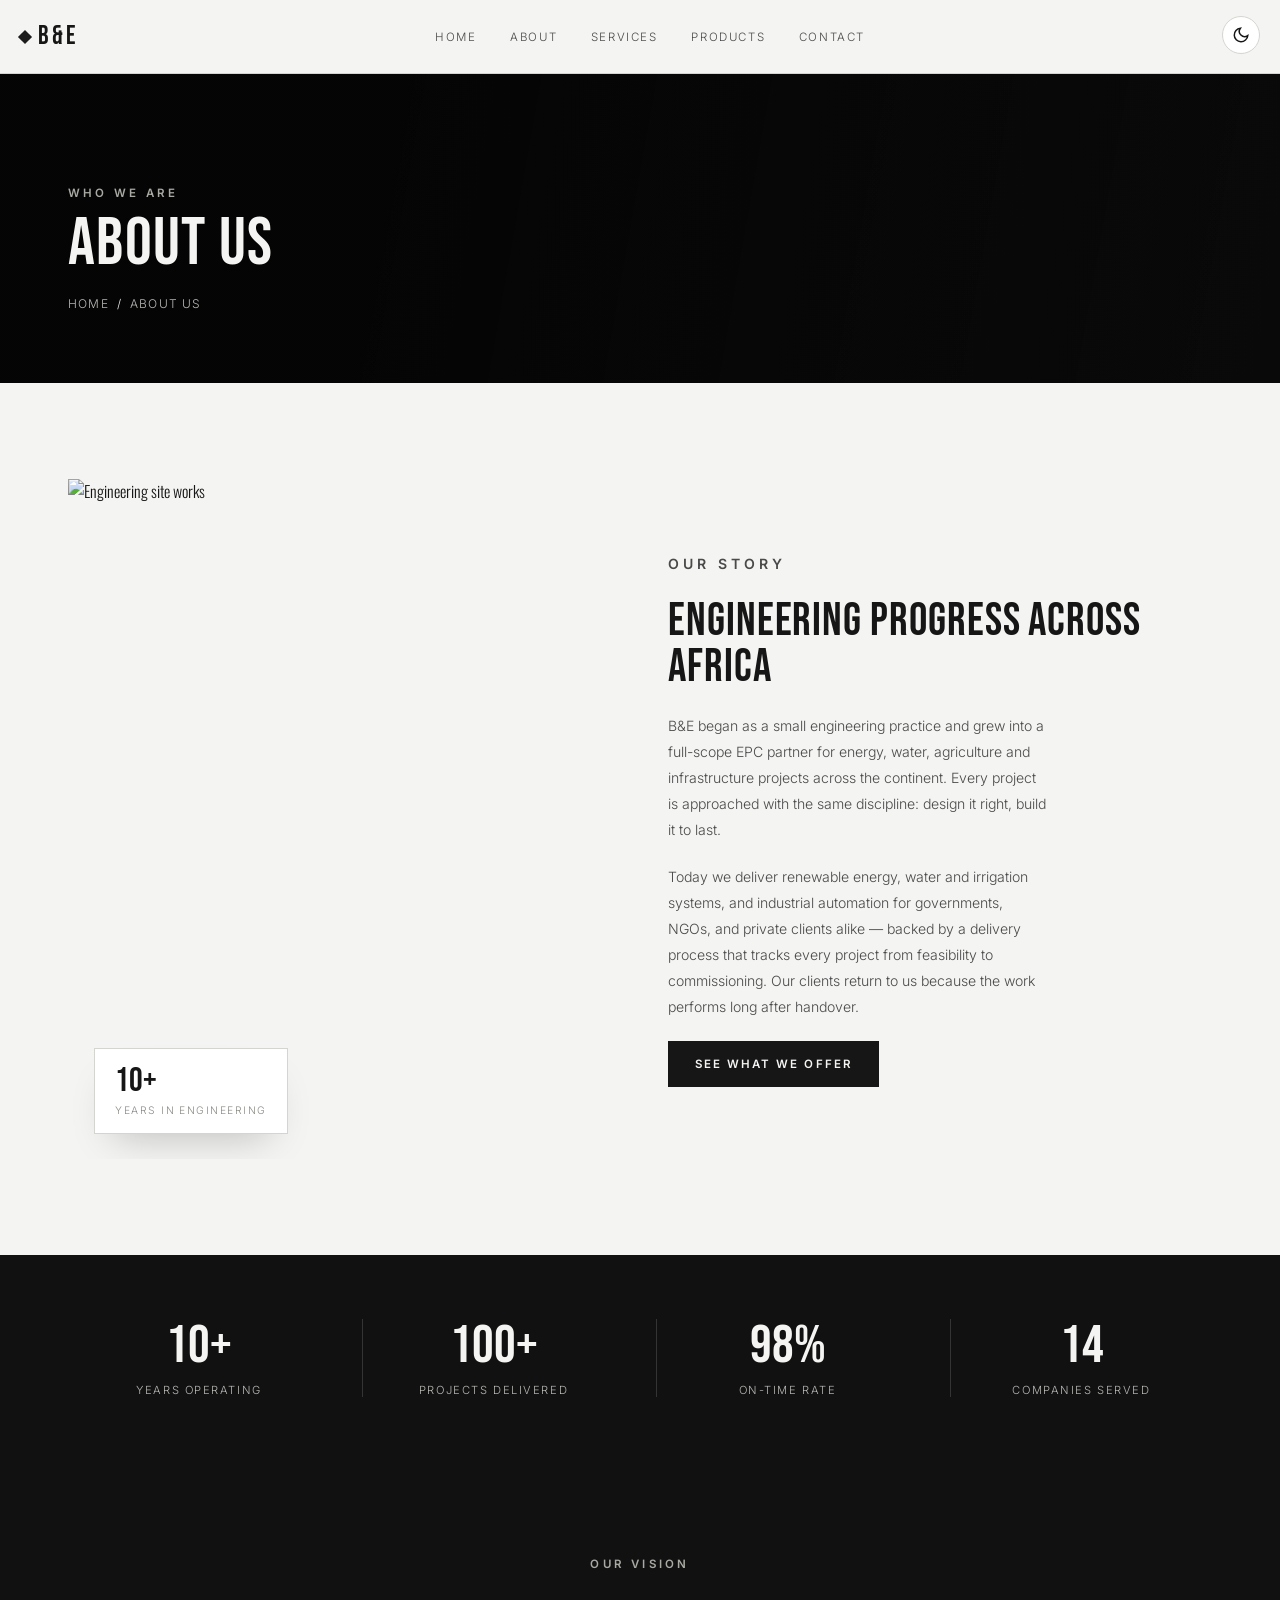
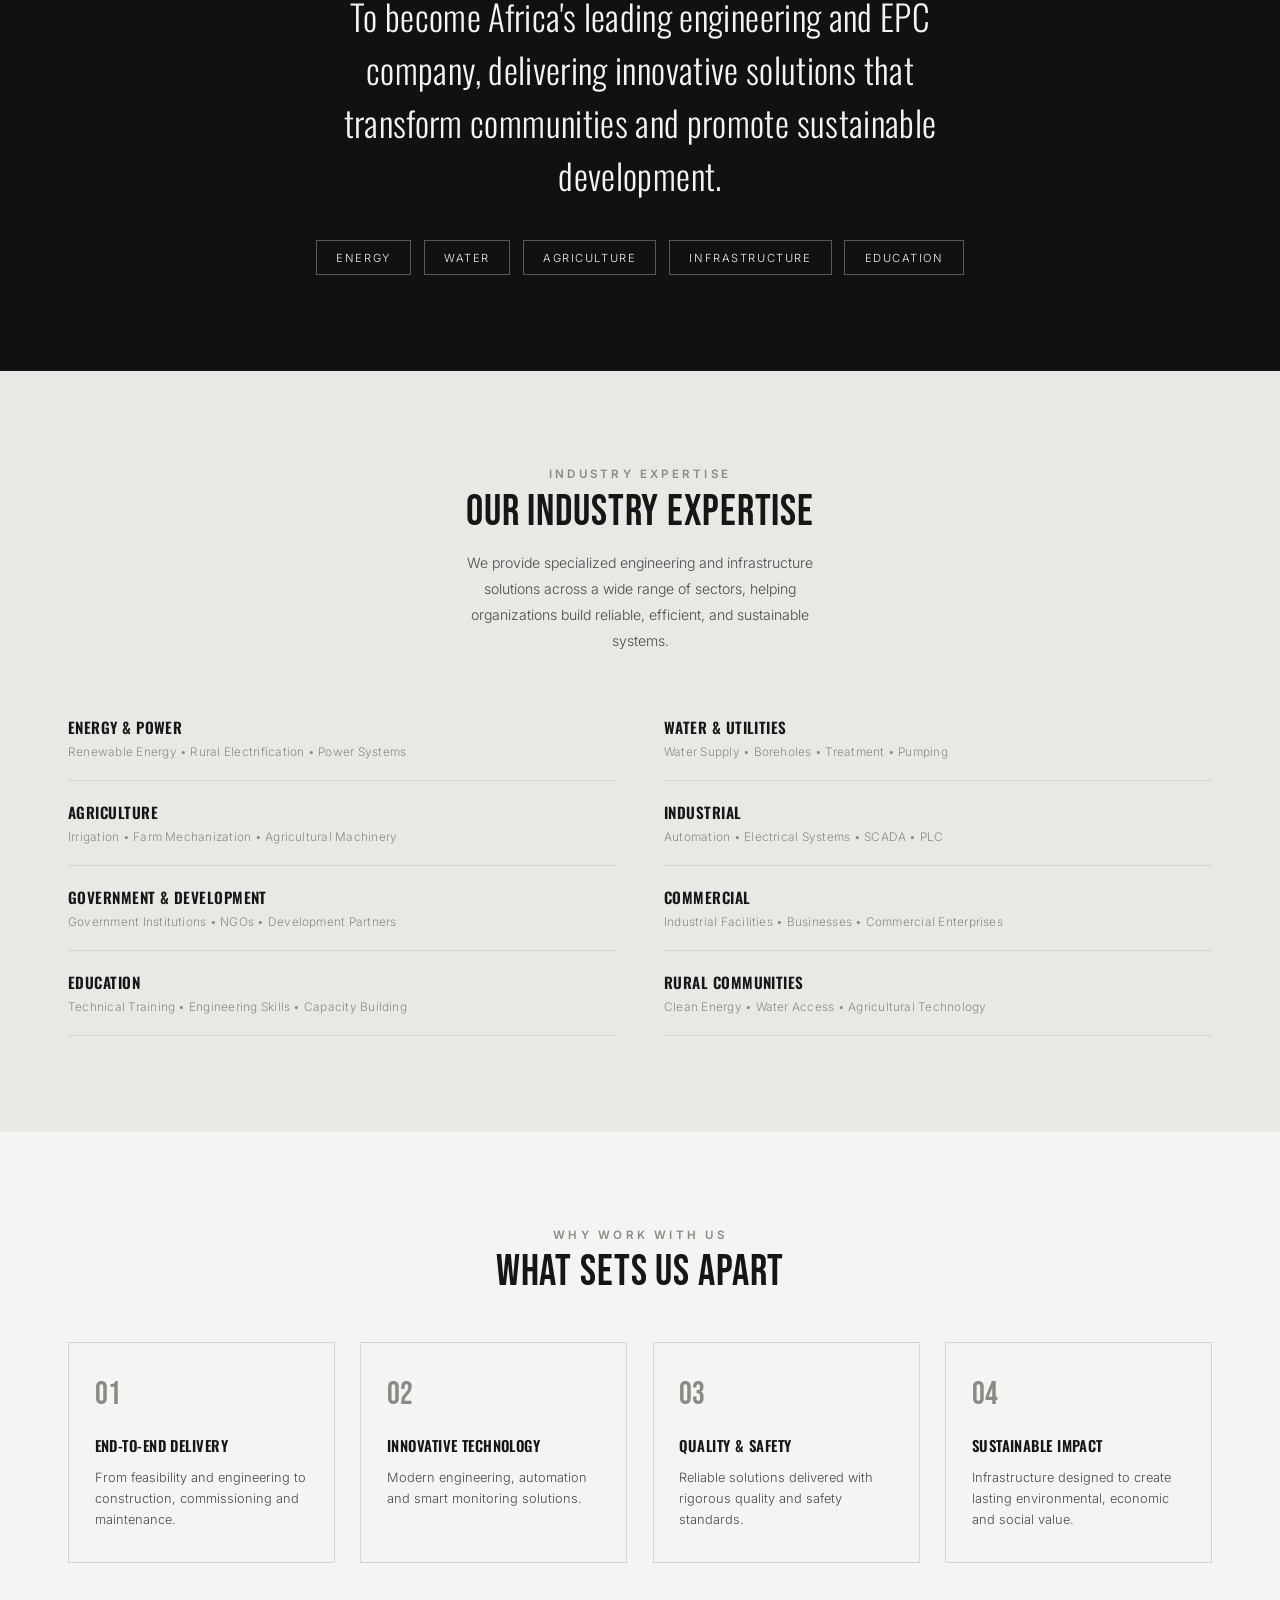
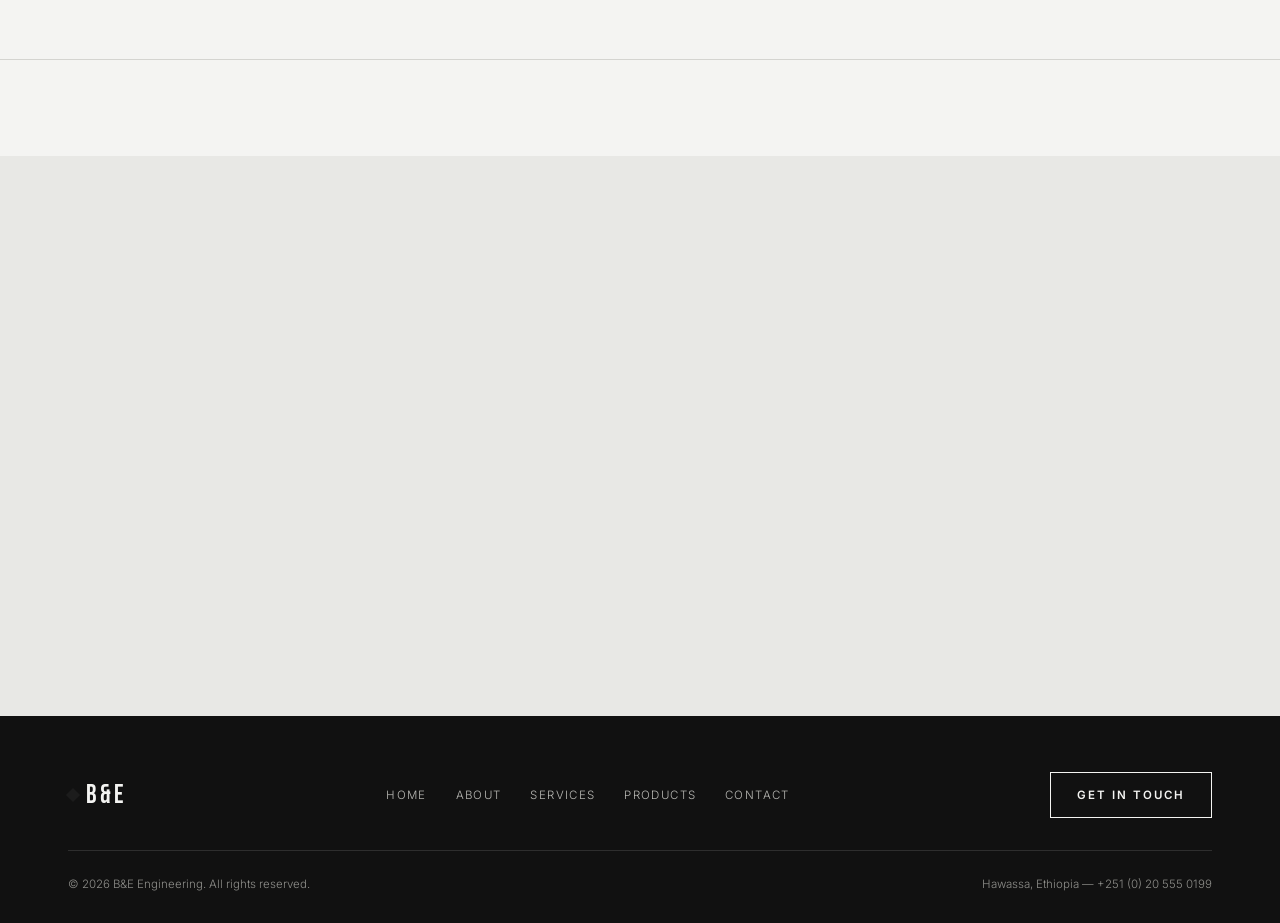
==== commit d74c2a79: "feat: align header navigation controls and resolve page links" ====
--- a/about.html
+++ b/about.html
@@ -6,60 +6,49 @@
 <title>About Us — B&E</title>
 <link rel="preconnect" href="https://fonts.googleapis.com">
 <link href="https://fonts.googleapis.com/css2?family=Bebas+Neue&family=Oswald:wght@300;400;500;600;700&family=Inter:wght@300;400;500;600&display=swap" rel="stylesheet">
-<link rel="stylesheet" href="style.css">
+<link rel="stylesheet" href="style.css?v=2">
+<script>
+  (function() {
+    var saved = localStorage.getItem('theme');
+    var theme = saved ? saved : (window.matchMedia && window.matchMedia('(prefers-color-scheme: dark)').matches ? 'dark' : 'light');
+    document.documentElement.setAttribute('data-theme', theme);
+  })();
+</script>
 </head>
 <body>
-
-<button class="theme-toggle" id="themeToggle" aria-label="Toggle light and dark mode">
-  <span class="label"></span>
-  <span class="icons">
-    <svg class="moon" viewBox="0 0 24 24"><path d="M21 12.79A9 9 0 1111.21 3a7 7 0 009.79 9.79z"/></svg>
-    <svg class="sun" viewBox="0 0 24 24"><circle cx="12" cy="12" r="4"/><path d="M12 2v2M12 20v2M4.9 4.9l1.4 1.4M17.7 17.7l1.4 1.4M2 12h2M20 12h2M4.9 19.1l1.4-1.4M17.7 6.3l1.4-1.4"/></svg>
-  </span>
-</button>
 
 <header>
   <div class="wrap nav">
     <a href="index.html" class="logo"><span class="mark"></span>B&E</a>
      <nav class="nav-links">
-
-        <a href="index.html">
-          Home
-        </a>
-          <a href="about.html">
-          About
-        </a>
-        <a href="services.html">
-          Services
-        </a>
-
-        <a href="products.html">
-          Products
-        </a>
-
-    
-        <a href="contact.html">
-          Contact
-        </a>
-
+        <a href="index.html">Home</a>
+        <a href="about.html">About</a>
+        <a href="services.html">Services</a>
+        <a href="products.html">Products</a>
+        <a href="contact.html">Contact</a>
       </nav>
     <div class="nav-cta">
       <span class="nav-phone">+251 (0) 20 555 0199</span>
-    
-    </div>
-    <button class="burger" id="burgerBtn" aria-label="Open menu">
-      <span></span><span></span><span></span>
-    </button>
+      <button class="theme-toggle" id="themeToggle" aria-label="Toggle light and dark mode">
+        <span class="icons">
+          <svg class="moon" viewBox="0 0 24 24"><path d="M21 12.79A9 9 0 1111.21 3a7 7 0 009.79 9.79z"/></svg>
+          <svg class="sun" viewBox="0 0 24 24"><circle cx="12" cy="12" r="4"/><path d="M12 2v2M12 20v2M4.9 4.9l1.4 1.4M17.7 17.7l1.4 1.4M2 12h2M20 12h2M4.9 19.1l1.4-1.4M17.7 6.3l1.4-1.4"/></svg>
+        </span>
+      </button>
+      <button class="burger" id="burgerBtn" aria-label="Open menu">
+        <span></span><span></span><span></span>
+      </button>
+    </div>
   </div>
 </header>
 
 <div class="mobile-nav" id="mobileNav">
   <button class="mobile-close" id="mobileClose" aria-label="Close menu">&times;</button>
- <a href="index.html#home">Home</a>
-      <a href="index.html#offer">Services</a>
-      <a href="index.html#values">Products</a>
-      <a href="about.html">About</a>
-      <a href="about.html#contact">Contact</a>
+  <a href="index.html">Home</a>
+  <a href="about.html">About</a>
+  <a href="services.html">Services</a>
+  <a href="products.html">Products</a>
+  <a href="contact.html">Contact</a>
 </div>
 
 <section class="page-header">
@@ -84,7 +73,7 @@
       <h2>Engineering Progress Across Africa</h2>
       <p>B&E began as a small engineering practice and grew into a full-scope EPC partner for energy, water, agriculture and infrastructure projects across the continent. Every project is approached with the same discipline: design it right, build it to last.</p>
       <p>Today we deliver renewable energy, water and irrigation systems, and industrial automation for governments, NGOs, and private clients alike — backed by a delivery process that tracks every project from feasibility to commissioning. Our clients return to us because the work performs long after handover.</p>
-      <a href="index.html#offer" class="btn" style="background:var(--ink); border-color:var(--ink); color:var(--bg);">See What We Offer</a>
+      <a href="services.html" class="btn" style="background:var(--ink); border-color:var(--ink); color:var(--bg);">See What We Offer</a>
     </div>
   </div>
 </section>
@@ -198,19 +187,15 @@
   </div>
 </section>
 
-<section class="map-section" id="contact">
-  <div class="wrap map-head">
-    <p class="eyebrow">Find Us</p>
-    <h2>Visit The Facility</h2>
-  </div>
-  <div class="map-frame-wrap">
+<section class="location-section" id="contact">
+  <div class="location-map">
     <iframe
-      src="https://www.google.com/maps?q=Nairobi%2C%20Kenya&output=embed"
+      src="https://www.google.com/maps?q=B%26E+Manufacturing+and+Import+PLC,+Hawassa,+Ethiopia&t=&z=15&ie=UTF8&iwloc=&output=embed"
       loading="lazy"
       referrerpolicy="no-referrer-when-downgrade"
-      allowfullscreen>
-    </iframe>
-   
+      allowfullscreen
+      title="B&E Manufacturing and Import PLC location"
+    ></iframe>
   </div>
 </section>
 
@@ -219,12 +204,13 @@
     <div class="footer-grid">
       <a href="index.html" class="logo"><span class="mark"></span>B&E</a>
       <div class="footer-links">
-        <a href="index.html#home">Home</a>
-        <a href="index.html#offer">Services</a>
-        <a href="index.html#values">Products</a>
-        <a href="index.html#competence">About</a>
-      </div>
-      <a href="about.html#contact" class="btn ghost">Get In Touch</a>
+        <a href="index.html">Home</a>
+        <a href="about.html">About</a>
+        <a href="services.html">Services</a>
+        <a href="products.html">Products</a>
+        <a href="contact.html">Contact</a>
+      </div>
+      <a href="contact.html" class="btn ghost">Get In Touch</a>
     </div>
     <div class="wrap footer-bottom" style="padding:0;">
       <span>&copy; 2026 B&E Engineering. All rights reserved.</span>
--- a/style.css
+++ b/style.css
@@ -90,38 +90,60 @@
   }
 
   /* ===== THEME TOGGLE ===== */
-  
   .theme-toggle{
-    position:fixed;
-    top:1.1rem;
-    right:1.2rem;
-    z-index:999;
-    display:flex;
+    position:relative;
+    width:38px;
+    height:38px;
+    display:inline-flex;
     align-items:center;
-    gap:.5rem;
+    justify-content:center;
     background:var(--surface);
-    border:1px solid var(--line);
-    border-radius:999px;
-    padding:.35rem .35rem .35rem .9rem;
+    border:2px solid var(--line);
+    border:1.5px solid var(--line);
+    border-radius:50%;
+    padding:0;
     box-shadow:var(--shadow);
     cursor:pointer;
-    font-family:'Inter',sans-serif;
-    font-size:.65rem;
-    letter-spacing:.1em;
-    text-transform:uppercase;
-    color:var(--ink-soft);
+    transition:background .3s ease, border-color .3s ease, transform .2s ease, box-shadow .3s ease;
+    flex-shrink:0;
+    transform:translateY(-2px);
+  }
+  .theme-toggle:hover{
+    border-color:var(--accent);
+    box-shadow:0 6px 20px rgba(0,0,0,0.15);
+    border-color:var(--ink);
+    background:var(--bg-alt);
+    transform:translateY(-2px) scale(1.05);
+  }
+  .theme-toggle:focus-visible{
+    outline:2px solid var(--accent);
+    outline-offset:3px;
+    border-radius:50%;
+  }
+  .theme-toggle .label{
+    display:none;
   }
   .theme-toggle .icons{
     position:relative;
-    width:34px;
-    height:34px;
+    width:100%;
+    height:100%;
     border-radius:50%;
-    background:var(--accent);
+    background:transparent;
     display:flex;
     align-items:center;
     justify-content:center;
   }
-  .theme-toggle svg{width:16px; height:16px; stroke:var(--accent-contrast); fill:none; stroke-width:1.8;}
+  .theme-toggle svg{
+    width:18px;
+    height:18px;
+    stroke:var(--ink);
+    fill:none;
+    stroke-width:2;
+    transition:stroke .3s ease, transform .4s ease;
+  }
+  .theme-toggle:hover svg{
+    transform:rotate(15deg);
+  }
   .theme-toggle .sun{display:none;}
   [data-theme="dark"] .theme-toggle .sun{display:block;}
   [data-theme="dark"] .theme-toggle .moon{display:none;}
@@ -172,7 +194,7 @@
     transition:width .25s ease;
   }
   .nav-links a:hover::after{width:100%;}
-  .nav-cta{display:flex; align-items:center; gap:1.4rem;}
+  .nav-cta{display:flex; align-items:center; gap:.8rem;}
   .nav-phone{
     font-family:'Inter',sans-serif;
     font-size:.75rem;
@@ -185,10 +207,32 @@
     gap:5px;
     background:none;
     border:none;
+    justify-content:center;
+    align-items:center;
+    width:38px;
+    height:38px;
+    gap:4px;
+    background:var(--surface);
+    border:1.5px solid var(--line);
+    border-radius:50%;
     cursor:pointer;
     padding:.4rem;
+    padding:0;
+    flex-shrink:0;
+    transition:background .25s ease, border-color .25s ease, transform .2s ease;
   }
   .burger span{width:22px; height:2px; background:var(--ink);}
+  .burger:hover{
+    border-color:var(--ink);
+    background:var(--bg-alt);
+    transform:scale(1.05);
+  }
+  .burger span{
+    width:16px;
+    height:2px;
+    background:var(--ink);
+    border-radius:2px;
+  }
 
   /* ===== HERO ===== */
   .hero{
@@ -206,7 +250,7 @@
       url('https://images.unsplash.com/photo-1565087077479-2bb2fe6cddc9?q=80&w=1600&auto=format&fit=crop') center/cover no-repeat;
       filter:grayscale(1) contrast(1.05);
   }
-  .hero-content{position:relative; z-index:2; padding:8rem 0 6rem;}
+  .hero-content{position:relative; z-index:2; padding:8rem 0 6rem calc(190px + 2rem);}
   .hero-content .eyebrow{color:#c9c9c5;}
   .hero-content h1{
     font-size:clamp(2.8rem, 7vw, 5.6rem);
@@ -496,17 +540,29 @@
     .values-grid{grid-template-columns:1fr;}
     .comp-grid{grid-template-columns:1fr;}
     .side-rail{display:none;}
+    .hero-content{padding-left:0;}
     .nav-links{display:none;}
     .burger{display:flex;}
     .nav-phone{display:none !important;}
+    .theme-toggle{
+      width:40px;
+      height:40px;
+      transform:none;
+    }
+    .theme-toggle:hover{
+      transform:scale(1.05);
+    }
   }
   @media (max-width:640px){
     .card-grid{grid-template-columns:1fr;}
     .hero-content{padding:6rem 0 4rem;}
     .band-head{align-items:flex-start;}
-    .theme-toggle span.label{display:none;}
     .band{padding-bottom:7rem;}
     .offer-cards{margin-top:-5rem;}
+    .theme-toggle{
+      width:38px;
+      height:38px;
+    }
   }
 
   /* mobile nav drawer */
@@ -521,17 +577,27 @@
     gap:1.6rem;
     padding:3rem;
     transform:translateX(100%);
-    transition:transform .35s ease;
+    transition:transform .35s cubic-bezier(0.4, 0, 0.2, 1), background .3s ease;
   }
   .mobile-nav.open{transform:translateX(0);}
   .mobile-nav a{
     font-family:'Bebas Neue',sans-serif;
-    font-size:2.2rem;
-    letter-spacing:.03em;
+    font-size:2.4rem;
+    letter-spacing:.04em;
+    color:var(--ink);
+    transition:color .25s ease, transform .25s ease;
+  }
+  .mobile-nav a:hover{
+    color:var(--muted);
+    transform:translateX(6px);
   }
   .mobile-close{
     position:absolute; top:1.2rem; right:1.3rem;
-    background:none; border:none; font-size:1.6rem; cursor:pointer; color:var(--ink);
+    background:none; border:none; font-size:2rem; cursor:pointer; color:var(--ink);
+    transition:transform .25s ease, color .25s ease;
+  }
+  .mobile-close:hover{
+    transform:rotate(90deg);
   }
 
   /* ===== PAGE HEADER (interior pages) ===== */
